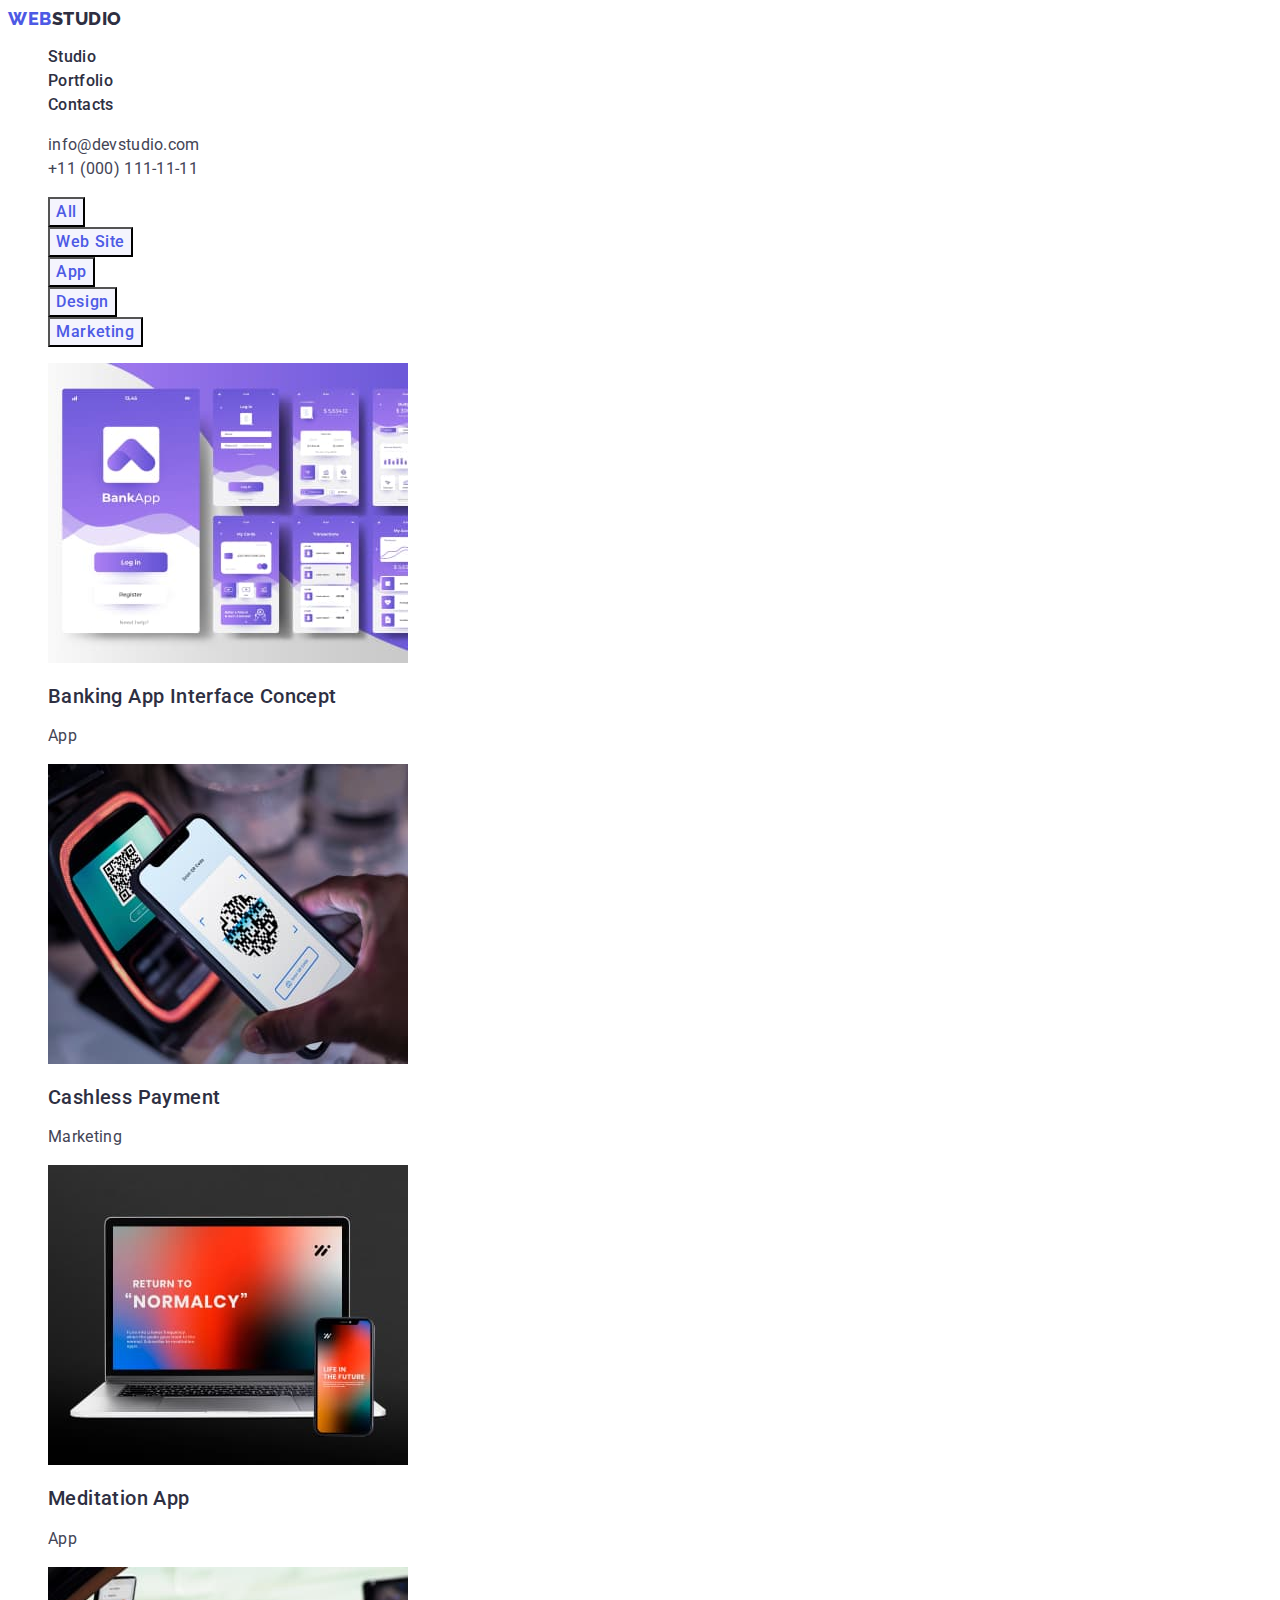
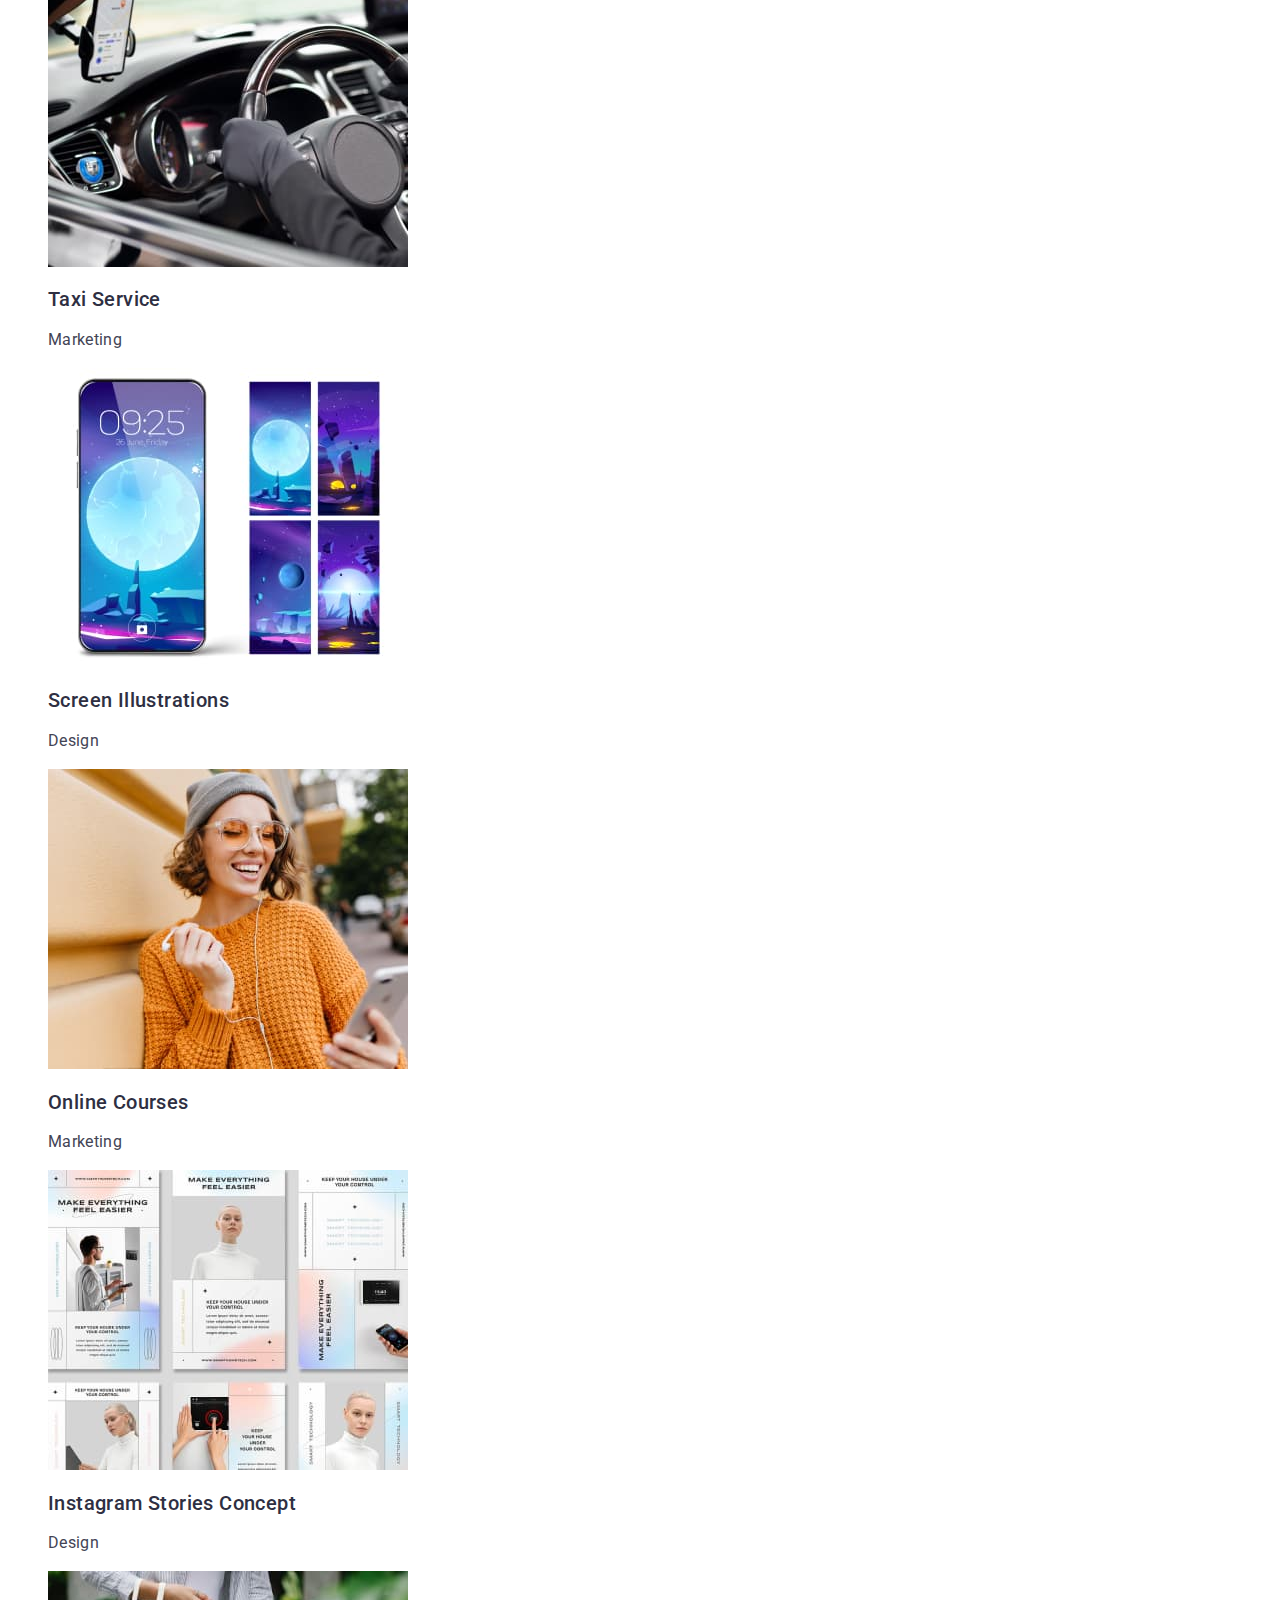
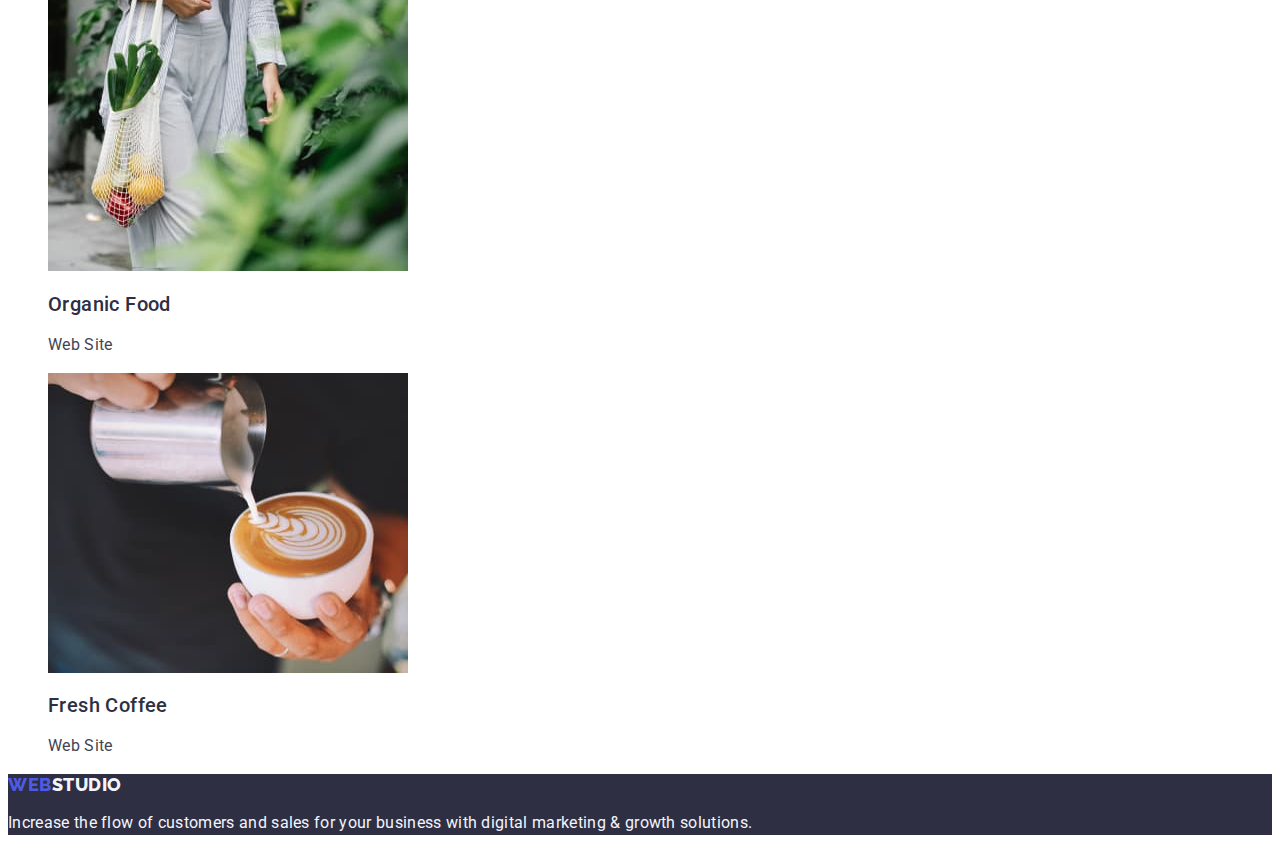
==== portfolio.html @ 94bda8e3 "Initial commit" ====
<!DOCTYPE html>
<html lang="en">
  <head>
    <meta charset="UTF-8" />
    <meta http-equiv="X-UA-Compatible" content="IE=edge" />
    <meta name="viewport" content="width=device-width, initial-scale=1.0" />
    <title>WebStudio Partfolio</title>
    <link rel="preconnect" href="https://fonts.googleapis.com" />
    <link rel="preconnect" href="https://fonts.gstatic.com" crossorigin />
    <link
      href="https://fonts.googleapis.com/css2?family=Raleway:wght@800&family=Roboto:wght@400;500;700;900&display=swap"
      rel="stylesheet"
    />
    <link rel="stylesheet" href="./css/styles.css" />
  </head>
  <body>
    <!-- header -->
    <header>
      <nav class="link">
        <a class="link logo-studio" href="./index.html"
          >Web<span class="logo-web">Studio</span></a
        >
        <ul class="list">
          <li><a href="./index.html" class="nav-link link">Studio</a></li>
          <li>
            <a href="./portfolio.html" class="nav-link link">Portfolio</a>
          </li>
          <li><a href="" class="nav-link link">Contacts</a></li>
        </ul>
      </nav>
      <address class="address">
        <ul class="list">
          <li>
            <a href="mailto:info@devstudio.com" class="link address"
              >info@devstudio.com</a
            >
          </li>
          <li>
            <a href="tel:+110001111111" class="link address"
              >+11 (000) 111-11-11</a
            >
          </li>
        </ul>
      </address>
    </header>
    <!-- main content -->
    <main>
      <section class="section">
        <h1 hidden>Main Content</h1>
        <!-- filter  -->
        <ul class="buttons list">
          <li><button type="button" class="button-all">All</button></li>
          <li><button type="button" class="button-all">Web Site</button></li>
          <li><button type="button" class="button-all">App</button></li>
          <li><button type="button" class="button-all">Design</button></li>
          <li><button type="button" class="button-all">Marketing</button></li>
        </ul>
        <!-- product gallery -->
        <ul class="list">
          <li>
            <a href="" class="link">
              <img
                src="./images/portfolio-img/bankapp.jpg"
                alt="Banking App Interface Concept"
                width="360"
              />
              <h2 class="section-hh">Banking App Interface Concept</h2>
              <p class="section-p">App</p>
            </a>
          </li>
          <li>
            <a href="" class="link">
              <img
                src="./images/portfolio-img/payment.jpg"
                alt="Cashless Payment"
                width="360"
              />
              <h2 class="section-hh">Cashless Payment</h2>
              <p class="section-p">Marketing</p>
            </a>
          </li>
          <li>
            <a href="" class="link">
              <img
                src="./images/portfolio-img/meditationapp.jpg"
                alt="Meditation App"
                width="360"
              />
              <h2 class="section-hh">Meditation App</h2>
              <p class="section-p">App</p>
            </a>
          </li>
          <li>
            <a href="" class="link">
              <img
                src="./images/portfolio-img/taxiservice.jpg"
                alt="Taxi Service"
                width="360"
              />
              <h2 class="section-hh">Taxi Service</h2>
              <p class="section-p">Marketing</p>
            </a>
          </li>
          <li>
            <a href="" class="link">
              <img
                src="./images/portfolio-img/screenillustrations.jpg"
                alt="Screen Illustrations"
                width="360"
              />
              <h2 class="section-hh">Screen Illustrations</h2>
              <p class="section-p">Design</p>
            </a>
          </li>
          <li>
            <a href="" class="link">
              <img
                src="./images/portfolio-img/onlinecourses.jpg"
                alt="Online Courses"
                width="360"
              />
              <h2 class="section-hh">Online Courses</h2>
              <p class="section-p">Marketing</p>
            </a>
          </li>
          <li>
            <a href="" class="link">
              <img
                src="./images/portfolio-img/inststoriesconcept.jpg"
                alt="Instagram Stories Concept"
                width="360"
              />
              <h2 class="section-hh">Instagram Stories Concept</h2>
              <p class="section-p">Design</p>
            </a>
          </li>
          <li>
            <a href="" class="link">
              <img
                src="./images/portfolio-img/organicfood.jpg"
                alt="Organic Food"
                width="360"
              />
              <h2 class="section-hh">Organic Food</h2>
              <p class="section-p">Web Site</p>
            </a>
          </li>
          <li>
            <a href="" class="link">
              <img
                src="./images/portfolio-img/freshcoffee.jpg"
                alt="Fresh Coffee"
                width="360"
              />
              <h2 class="section-hh">Fresh Coffee</h2>
              <p class="section-p">Web Site</p>
            </a>
          </li>
        </ul>
      </section>
    </main>
    <!-- footer -->
    <footer class="footer">
      <a class="logo-studio-footer link" href="./index.html"
        >Web<span class="logo-web">Studio</span>
      </a>
      <p>
        Increase the flow of customers and sales for your business with digital
        marketing & growth solutions.
      </p>
    </footer>
  </body>
</html>
---- css/styles.css ----
/*
 цвет logo WEB  color: #4D5AE5;
 цвет logo STUDIO color: #2E2F42;
 цвет header nav color: #2E2F42; 
 цвет headrer adress color: #434455;
 цвет h1 hero color: #FFFFFF;
 

 цвет background button hero background: #4D5AE5;
 цвет текста в кнопке hero button color: #FFFFFF;
 
 цвет section2 h2 color: #2E2F42;
 цвет section2 p color:  #434455;
 
 цвет всех заголовков h2 color: #2E2F42;

 цвет заголовка h3 section4 color: #2E2F42;

 цвет текста footer p color: #F4F4FD;


 ЦВЕТ ВСЕХ ЗАГОЛОВКОВ   #2E2F42;
 ЦВЕТ P                 #434455;
 ЦВЕТ LOGO WEB SUTDIO    #4D5AE5 + #2E2F42;
 ЦВЕТ H1                 #FFFFFF;
 ЦВЕТ КНОПКИ HERO BUTTON #FFFFFF;
 ЦВЕТ FOOTER>P           #F4F4FD;



 main background background: #E5E5E5;
 backgrond SECTION4 background: #F4F4FD;
 --------------------------------------------

 основной шрифт Roboto
 лого шрифт Raleway
 */

:root {
  --title-text-color: #2e2f42;
  --paragraph-text-color: #434455;

  --logo-first-word-color: #4d5ae5;
  --logo-second-word-color: #2e2f42;

  --hero-word-main-h-color: #ffffff;
  --hero-button-text-color: #ffffff;
  --hero-button-background-color: #4d5ae5;

  --footer-paragraph-text-color: #f4f4fd;

  --main-background-color: #ffffff;
  --light-mode-background-color: #f4f4fd;
  --hero-background-color: #2e2f42;

  --filter-button-color: #4d5ae5;
  --filter-button-background-color: #f4f4fd;

  --active-button-background-color: #404bbf;

  --acctent-hover-color: #404bbf;
}

body {
  color: var(--paragraph-text-color);
  background-color: var(--main-background-color);

  font-family: 'Roboto', sans-serif;
  letter-spacing: 0.02em;
}

/* Logo */
.logo-studio {
  color: var(--logo-first-word-color);

  font-family: 'Raleway', sans-serif;
  font-weight: 800;
  font-size: 18px;
  line-height: 1.17;
  letter-spacing: 0.03em;

  text-transform: uppercase;
}
.logo-studio .logo-web {
  color: var(--logo-second-word-color);
}

.list {
  list-style: none;
  text-decoration: none;
}

/* Nav */

.link {
  list-style: none;
  text-decoration: none;
}

.nav-link {
  color: var(--title-text-color);

  font-weight: 500;
  font-size: 16px;
  line-height: 1.5;

  text-decoration: none;
}
.nav-link:hover,
.nav-link:focus {
  color: var(--acctent-hover-color);
}

/* Address */
.address {
  color: var(--paragraph-text-color);

  font-size: 16px;
  line-height: 1.5;
  letter-spacing: 0.02em;

  text-decoration: none;
  font-style: normal;
}

.address:hover,
.address:focus {
  color: var(--acctent-hover-color);
}

/* hero */
.hero {
  background-color: var(--hero-background-color);

  letter-spacing: 0.02em;
}
.hero-main-h {
  color: var(--hero-word-main-h-color);

  font-weight: 700;
  font-size: 56px;
  line-height: 1.07;
  letter-spacing: 0.02em;

  text-align: center;
}
.hero-button {
  color: var(--hero-button-text-color);
  background-color: var(--hero-button-background-color);

  font-family: inherit;
  font-weight: 500;
  font-size: 16px;
  line-height: 1.5;
  letter-spacing: 0.04em;
  cursor: pointer;
}

.hero button:hover,
.hero button:focus {
  background-color: var(--active-button-background-color);
}

/* section titles */
.section-title {
  color: var(--title-text-color);

  font-weight: 700;
  font-size: 36px;
  line-height: 1.11;
  letter-spacing: 0.02em;

  text-transform: capitalize;
  text-align: center;
}
/* title h2 */
.section-hh {
  color: var(--title-text-color);

  font-weight: 500;
  font-size: 20px;
  line-height: 1.2;
  letter-spacing: 0.02em;
}

.section-title-hhh {
  color: var(--title-text-color);

  font-weight: 500;
  font-size: 20px;
  line-height: 1.2;
  letter-spacing: 0.02em;
}
.section-p {
  color: var(--paragraph-text-color);

  line-height: 1.5;
}

/* background section 3 */
.our-team {
  background-color: var(--light-mode-background-color);
}

/* background section 4 */
.team {
  background-color: var(--main-background-color);
}
/* footer */
.footer {
  background-color: var(--hero-background-color);
}
.footer p {
  color: var(--footer-paragraph-text-color);

  font-size: 16px;
  line-height: 1.5;
}

.logo-studio-footer {
  color: var(--logo-first-word-color);

  font-family: 'Raleway', sans-serif;
  font-weight: 800;
  font-size: 18px;
  line-height: 1.17;
  letter-spacing: 0.03em;

  text-transform: uppercase;
  text-decoration: none;
}
.logo-web {
  color: var(--footer-paragraph-text-color);
}

/* portfolio.html */
/* buttons */
.buttons button {
  color: var(--filter-button-color);
  background-color: var(--filter-button-background-color);

  font-family: inherit;
  font-weight: 500;
  font-size: 16px;
  line-height: 1.5;
  letter-spacing: 0.04em;

  cursor: pointer;
}

.buttons button:hover,
.buttons button:focus {
  color: var(--hero-button-text-color);
  background-color: var(--active-button-background-color);
}
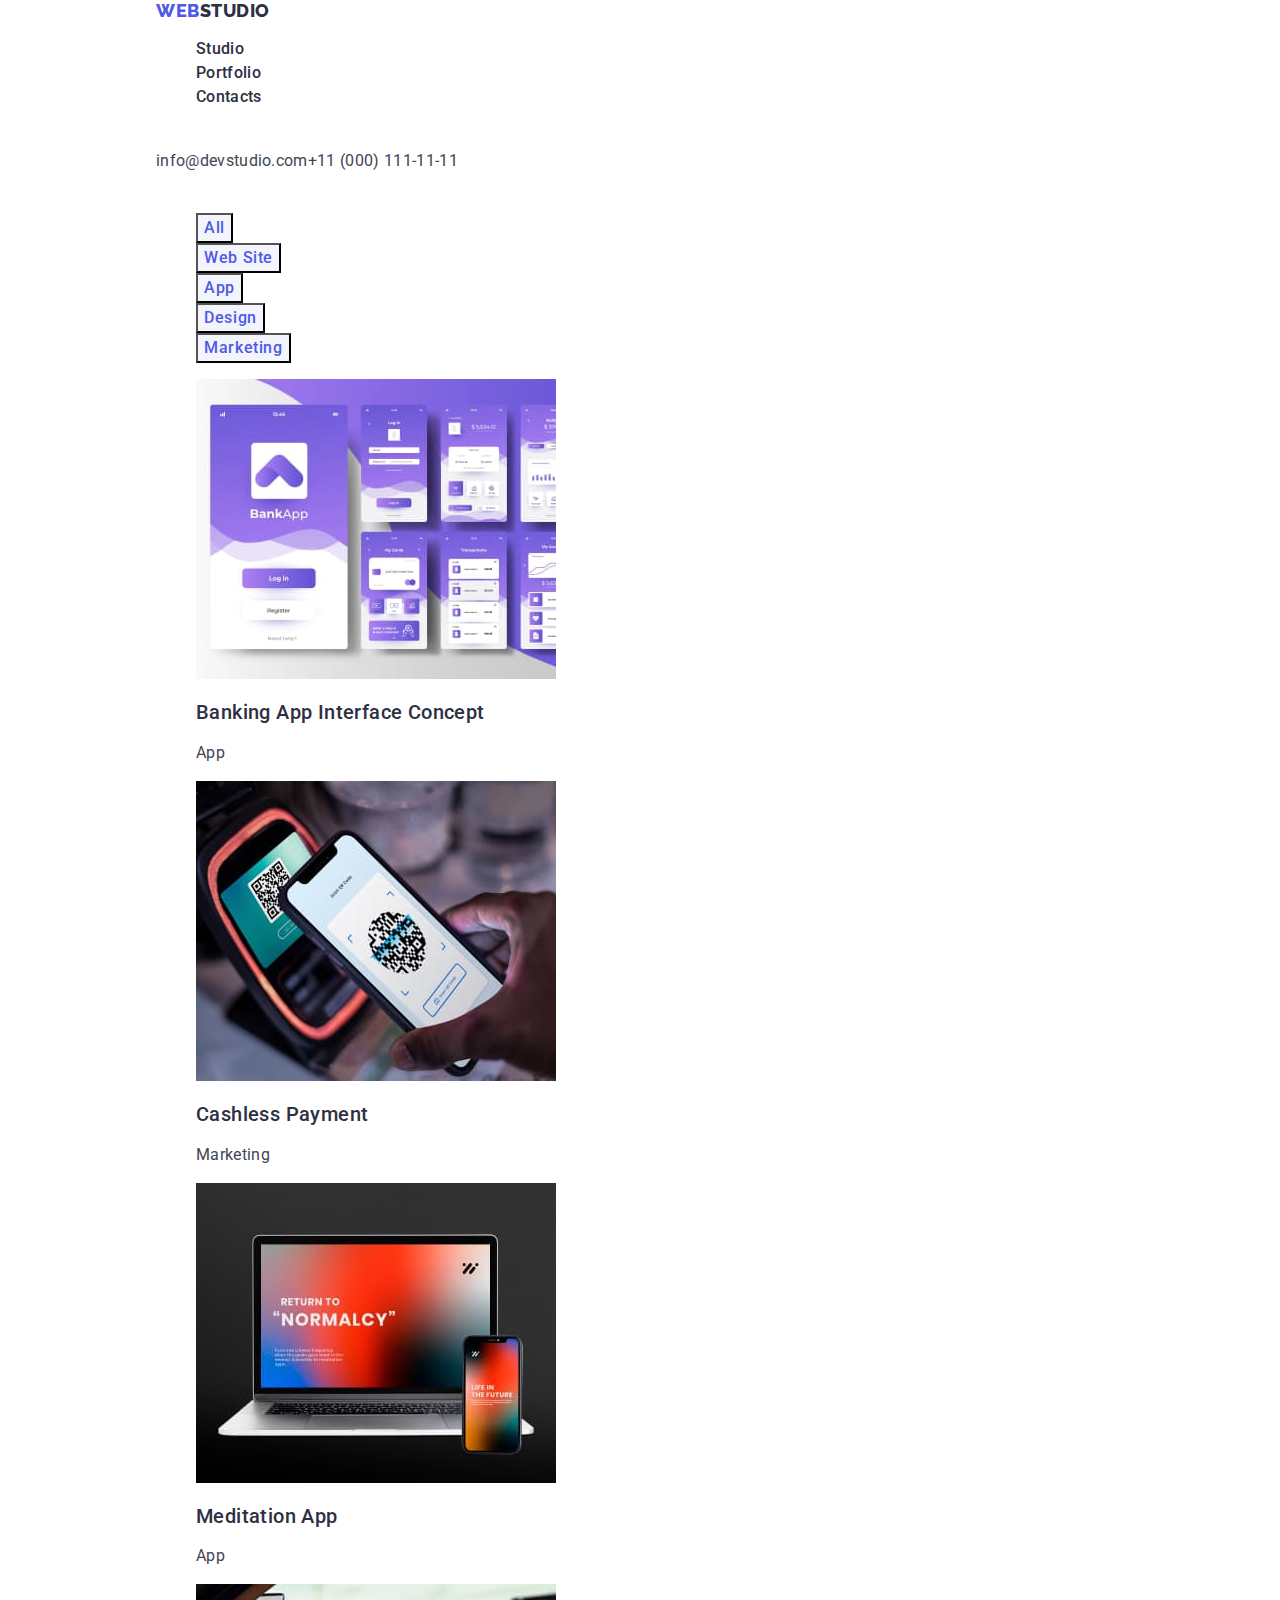
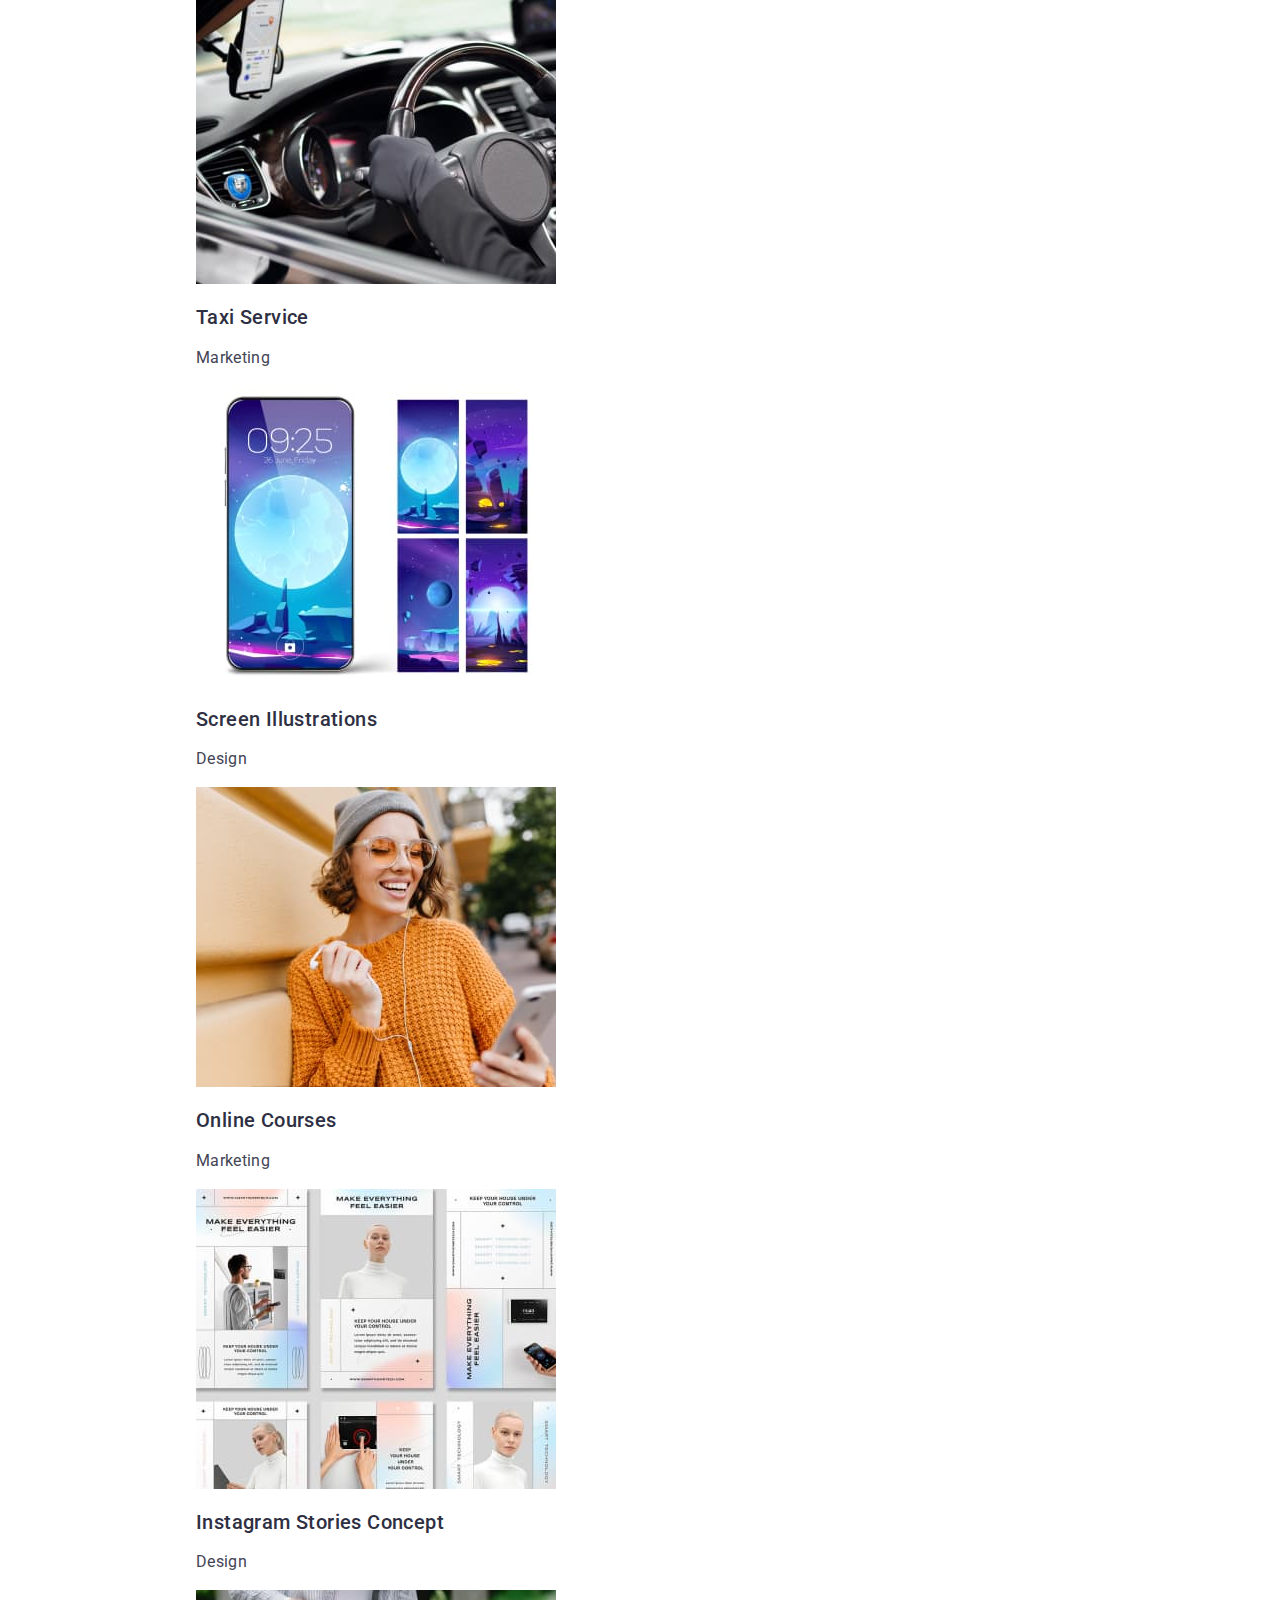
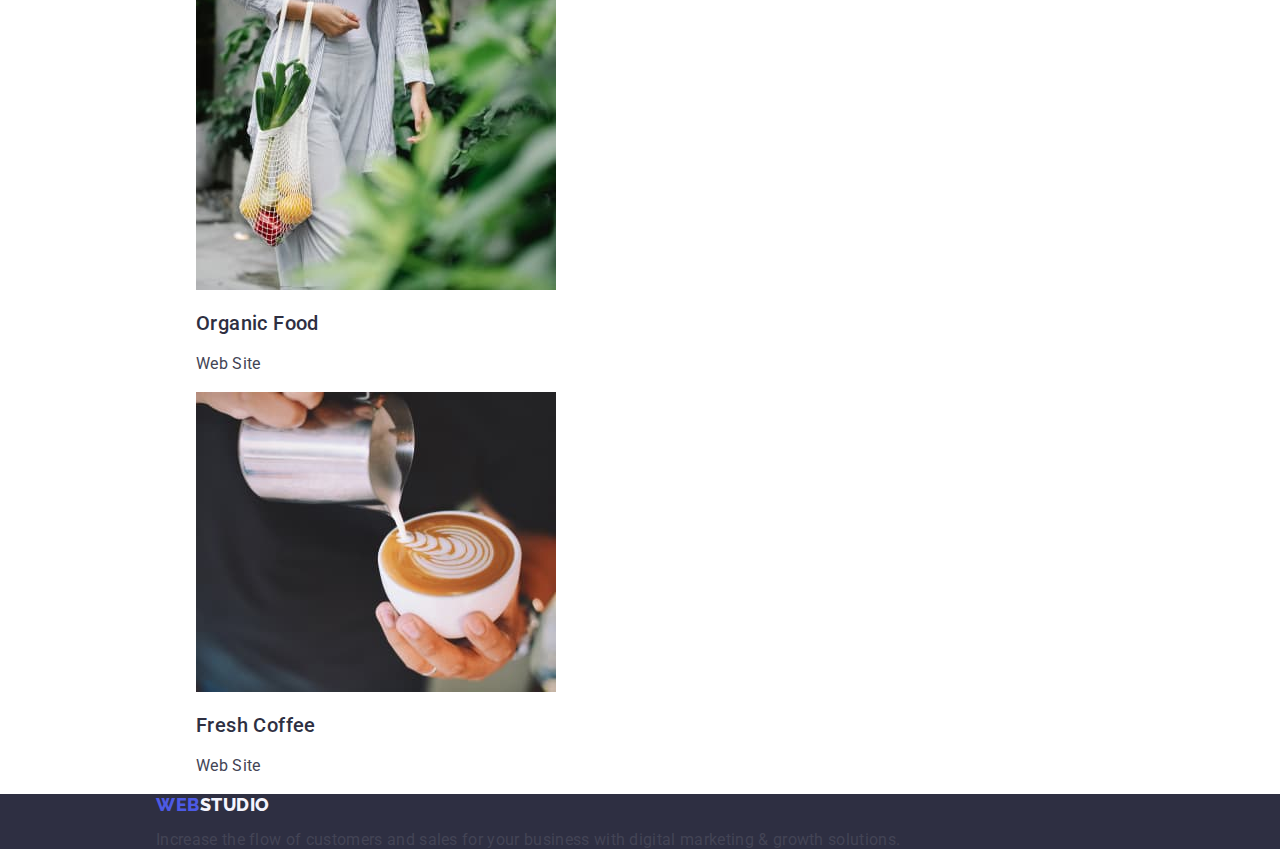
==== commit 33946a5a: "added full flex for index.html" ====
--- a/portfolio.html
+++ b/portfolio.html
@@ -5,6 +5,10 @@
     <meta http-equiv="X-UA-Compatible" content="IE=edge" />
     <meta name="viewport" content="width=device-width, initial-scale=1.0" />
     <title>WebStudio Partfolio</title>
+    <link
+      rel="stylesheet"
+      href="https://cdnjs.cloudflare.com/ajax/libs/modern-normalize/1.0.0/modern-normalize.min.css"
+    />
     <link rel="preconnect" href="https://fonts.googleapis.com" />
     <link rel="preconnect" href="https://fonts.gstatic.com" crossorigin />
     <link
@@ -16,158 +20,164 @@
   <body>
     <!-- header -->
     <header>
-      <nav class="link">
-        <a class="link logo-studio" href="./index.html"
-          >Web<span class="logo-web">Studio</span></a
-        >
-        <ul class="list">
-          <li><a href="./index.html" class="nav-link link">Studio</a></li>
-          <li>
-            <a href="./portfolio.html" class="nav-link link">Portfolio</a>
-          </li>
-          <li><a href="" class="nav-link link">Contacts</a></li>
-        </ul>
-      </nav>
-      <address class="address">
-        <ul class="list">
-          <li>
-            <a href="mailto:info@devstudio.com" class="link address"
-              >info@devstudio.com</a
-            >
-          </li>
-          <li>
-            <a href="tel:+110001111111" class="link address"
-              >+11 (000) 111-11-11</a
-            >
-          </li>
-        </ul>
-      </address>
+      <div class="container">
+        <nav class="link">
+          <a class="link logo-studio" href="./index.html"
+            >Web<span class="logo-web">Studio</span></a
+          >
+          <ul class="list">
+            <li><a href="./index.html" class="nav-link link">Studio</a></li>
+            <li>
+              <a href="./portfolio.html" class="nav-link link">Portfolio</a>
+            </li>
+            <li><a href="" class="nav-link link">Contacts</a></li>
+          </ul>
+        </nav>
+        <address class="address">
+          <ul class="list">
+            <li>
+              <a href="mailto:info@devstudio.com" class="link address"
+                >info@devstudio.com</a
+              >
+            </li>
+            <li>
+              <a href="tel:+110001111111" class="link address"
+                >+11 (000) 111-11-11</a
+              >
+            </li>
+          </ul>
+        </address>
+      </div>
     </header>
     <!-- main content -->
     <main>
-      <section class="section">
-        <h1 hidden>Main Content</h1>
-        <!-- filter  -->
-        <ul class="buttons list">
-          <li><button type="button" class="button-all">All</button></li>
-          <li><button type="button" class="button-all">Web Site</button></li>
-          <li><button type="button" class="button-all">App</button></li>
-          <li><button type="button" class="button-all">Design</button></li>
-          <li><button type="button" class="button-all">Marketing</button></li>
-        </ul>
-        <!-- product gallery -->
-        <ul class="list">
-          <li>
-            <a href="" class="link">
-              <img
-                src="./images/portfolio-img/bankapp.jpg"
-                alt="Banking App Interface Concept"
-                width="360"
-              />
-              <h2 class="section-hh">Banking App Interface Concept</h2>
-              <p class="section-p">App</p>
-            </a>
-          </li>
-          <li>
-            <a href="" class="link">
-              <img
-                src="./images/portfolio-img/payment.jpg"
-                alt="Cashless Payment"
-                width="360"
-              />
-              <h2 class="section-hh">Cashless Payment</h2>
-              <p class="section-p">Marketing</p>
-            </a>
-          </li>
-          <li>
-            <a href="" class="link">
-              <img
-                src="./images/portfolio-img/meditationapp.jpg"
-                alt="Meditation App"
-                width="360"
-              />
-              <h2 class="section-hh">Meditation App</h2>
-              <p class="section-p">App</p>
-            </a>
-          </li>
-          <li>
-            <a href="" class="link">
-              <img
-                src="./images/portfolio-img/taxiservice.jpg"
-                alt="Taxi Service"
-                width="360"
-              />
-              <h2 class="section-hh">Taxi Service</h2>
-              <p class="section-p">Marketing</p>
-            </a>
-          </li>
-          <li>
-            <a href="" class="link">
-              <img
-                src="./images/portfolio-img/screenillustrations.jpg"
-                alt="Screen Illustrations"
-                width="360"
-              />
-              <h2 class="section-hh">Screen Illustrations</h2>
-              <p class="section-p">Design</p>
-            </a>
-          </li>
-          <li>
-            <a href="" class="link">
-              <img
-                src="./images/portfolio-img/onlinecourses.jpg"
-                alt="Online Courses"
-                width="360"
-              />
-              <h2 class="section-hh">Online Courses</h2>
-              <p class="section-p">Marketing</p>
-            </a>
-          </li>
-          <li>
-            <a href="" class="link">
-              <img
-                src="./images/portfolio-img/inststoriesconcept.jpg"
-                alt="Instagram Stories Concept"
-                width="360"
-              />
-              <h2 class="section-hh">Instagram Stories Concept</h2>
-              <p class="section-p">Design</p>
-            </a>
-          </li>
-          <li>
-            <a href="" class="link">
-              <img
-                src="./images/portfolio-img/organicfood.jpg"
-                alt="Organic Food"
-                width="360"
-              />
-              <h2 class="section-hh">Organic Food</h2>
-              <p class="section-p">Web Site</p>
-            </a>
-          </li>
-          <li>
-            <a href="" class="link">
-              <img
-                src="./images/portfolio-img/freshcoffee.jpg"
-                alt="Fresh Coffee"
-                width="360"
-              />
-              <h2 class="section-hh">Fresh Coffee</h2>
-              <p class="section-p">Web Site</p>
-            </a>
-          </li>
-        </ul>
-      </section>
+      <div class="container">
+        <section class="section">
+          <h1 hidden>Main Content</h1>
+          <!-- filter  -->
+          <ul class="buttons list">
+            <li><button type="button" class="button-all">All</button></li>
+            <li><button type="button" class="button-all">Web Site</button></li>
+            <li><button type="button" class="button-all">App</button></li>
+            <li><button type="button" class="button-all">Design</button></li>
+            <li><button type="button" class="button-all">Marketing</button></li>
+          </ul>
+          <!-- product gallery -->
+          <ul class="list">
+            <li>
+              <a href="" class="link">
+                <img
+                  src="./images/portfolio-img/bankapp.jpg"
+                  alt="Banking App Interface Concept"
+                  width="360"
+                />
+                <h2 class="section-hh">Banking App Interface Concept</h2>
+                <p class="section-p">App</p>
+              </a>
+            </li>
+            <li>
+              <a href="" class="link">
+                <img
+                  src="./images/portfolio-img/payment.jpg"
+                  alt="Cashless Payment"
+                  width="360"
+                />
+                <h2 class="section-hh">Cashless Payment</h2>
+                <p class="section-p">Marketing</p>
+              </a>
+            </li>
+            <li>
+              <a href="" class="link">
+                <img
+                  src="./images/portfolio-img/meditationapp.jpg"
+                  alt="Meditation App"
+                  width="360"
+                />
+                <h2 class="section-hh">Meditation App</h2>
+                <p class="section-p">App</p>
+              </a>
+            </li>
+            <li>
+              <a href="" class="link">
+                <img
+                  src="./images/portfolio-img/taxiservice.jpg"
+                  alt="Taxi Service"
+                  width="360"
+                />
+                <h2 class="section-hh">Taxi Service</h2>
+                <p class="section-p">Marketing</p>
+              </a>
+            </li>
+            <li>
+              <a href="" class="link">
+                <img
+                  src="./images/portfolio-img/screenillustrations.jpg"
+                  alt="Screen Illustrations"
+                  width="360"
+                />
+                <h2 class="section-hh">Screen Illustrations</h2>
+                <p class="section-p">Design</p>
+              </a>
+            </li>
+            <li>
+              <a href="" class="link">
+                <img
+                  src="./images/portfolio-img/onlinecourses.jpg"
+                  alt="Online Courses"
+                  width="360"
+                />
+                <h2 class="section-hh">Online Courses</h2>
+                <p class="section-p">Marketing</p>
+              </a>
+            </li>
+            <li>
+              <a href="" class="link">
+                <img
+                  src="./images/portfolio-img/inststoriesconcept.jpg"
+                  alt="Instagram Stories Concept"
+                  width="360"
+                />
+                <h2 class="section-hh">Instagram Stories Concept</h2>
+                <p class="section-p">Design</p>
+              </a>
+            </li>
+            <li>
+              <a href="" class="link">
+                <img
+                  src="./images/portfolio-img/organicfood.jpg"
+                  alt="Organic Food"
+                  width="360"
+                />
+                <h2 class="section-hh">Organic Food</h2>
+                <p class="section-p">Web Site</p>
+              </a>
+            </li>
+            <li>
+              <a href="" class="link">
+                <img
+                  src="./images/portfolio-img/freshcoffee.jpg"
+                  alt="Fresh Coffee"
+                  width="360"
+                />
+                <h2 class="section-hh">Fresh Coffee</h2>
+                <p class="section-p">Web Site</p>
+              </a>
+            </li>
+          </ul>
+        </section>
+      </div>
     </main>
     <!-- footer -->
     <footer class="footer">
-      <a class="logo-studio-footer link" href="./index.html"
-        >Web<span class="logo-web">Studio</span>
-      </a>
-      <p>
-        Increase the flow of customers and sales for your business with digital
-        marketing & growth solutions.
-      </p>
+      <div class="container">
+        <a class="logo-studio-footer link" href="./index.html"
+          >Web<span class="logo-web">Studio</span>
+        </a>
+        <p>
+          Increase the flow of customers and sales for your business with
+          digital marketing & growth solutions.
+        </p>
+      </div>
     </footer>
   </body>
 </html>
--- a/css/styles.css
+++ b/css/styles.css
@@ -69,7 +69,37 @@
   letter-spacing: 0.02em;
 }
 
+.link {
+  list-style: none;
+  text-decoration: none;
+}
+
+.list {
+  list-style: none;
+  text-decoration: none;
+}
+
+/* POSITIONS ELEMNTS */
+
+.container {
+  width: 1440px;
+  margin-left: auto;
+  margin-right: auto;
+  padding-left: 156px;
+  padding-right: 156px;
+}
+
+.header .container {
+  display: flex;
+  justify-content: space-between;
+}
+
 /* Logo */
+
+.logo {
+  display: flex;
+}
+
 .logo-studio {
   color: var(--logo-first-word-color);
 
@@ -85,33 +115,71 @@
   color: var(--logo-second-word-color);
 }
 
-.list {
-  list-style: none;
-  text-decoration: none;
-}
-
-/* Nav */
-
-.link {
+/* NAV */
+.navigation {
+  display: flex;
+  padding: 0;
+  align-items: center;
+}
+
+.navigation .list {
+  display: flex;
+  margin-left: 76px;
+  padding-left: 0;
+  padding-right: 0;
+  padding-top: 8px;
+  padding-bottom: 8px;
+}
+
+.navigation .list-item {
+  margin-right: 40px;
+}
+
+.navigation .list-item:last-child {
+  margin-right: 0px;
+}
+
+.navigation .link {
   list-style: none;
   text-decoration: none;
 }
 
 .nav-link {
   color: var(--title-text-color);
-
   font-weight: 500;
   font-size: 16px;
   line-height: 1.5;
 
   text-decoration: none;
 }
+
 .nav-link:hover,
 .nav-link:focus {
   color: var(--acctent-hover-color);
 }
 
 /* Address */
+
+.address {
+  display: flex;
+}
+
+.address .list {
+  display: flex;
+  padding-left: 0;
+  padding-right: 0;
+  padding-top: 8px;
+  padding-bottom: 8px;
+}
+
+.address .address-item {
+  margin-right: 40px;
+}
+
+.address .address-item:last-child {
+  margin-right: 0px;
+}
+
 .address {
   color: var(--paragraph-text-color);
 
@@ -129,22 +197,39 @@
 }
 
 /* hero */
+
+.hero .container {
+  background-color: var(--hero-background-color);
+}
+
 .hero {
-  background-color: var(--hero-background-color);
-
-  letter-spacing: 0.02em;
-}
+  letter-spacing: 0.02em;
+  text-align: center;
+  margin-bottom: 120px;
+}
+
 .hero-main-h {
+  width: 496px;
+  margin-left: auto;
+  margin-right: auto;
+  margin-top: 0px;
+  margin-bottom: 48px;
+  padding-top: 188px;
+
   color: var(--hero-word-main-h-color);
-
   font-weight: 700;
   font-size: 56px;
   line-height: 1.07;
   letter-spacing: 0.02em;
-
-  text-align: center;
-}
+}
+
 .hero-button {
+  display: inline-block;
+  padding: 16px 32px;
+  border: 0px;
+  border-radius: 3px;
+  margin-bottom: 188px;
+
   color: var(--hero-button-text-color);
   background-color: var(--hero-button-background-color);
 
@@ -162,6 +247,30 @@
 }
 
 /* section titles */
+
+.benefits {
+  margin-bottom: 120px;
+}
+
+.benefits .list {
+  padding: 0;
+  margin: 0;
+}
+
+.ben-flex .list {
+  display: flex;
+  flex-wrap: wrap;
+}
+
+.benefits .section-list {
+  width: 264px;
+  margin-right: 24px;
+}
+
+.benefits .section-list:last-child {
+  margin-right: 0;
+}
+
 .section-title {
   color: var(--title-text-color);
 
@@ -173,6 +282,7 @@
   text-transform: capitalize;
   text-align: center;
 }
+
 /* title h2 */
 .section-hh {
   color: var(--title-text-color);
@@ -197,9 +307,69 @@
   line-height: 1.5;
 }
 
-/* background section 3 */
-.our-team {
+/* section 3 what are we doing */
+
+.doing {
+  margin-bottom: 120px;
+}
+
+.doing .section-title {
+  margin-top: 0;
+  margin-bottom: 72px;
+}
+
+.doing .list {
+  display: flex;
+  flex-wrap: wrap;
+  padding: 0;
+}
+
+.doing .section-list {
+  margin-right: 24px;
+}
+
+.doing .section-list:last-child {
+  margin-right: 0;
+}
+/* our team section 4 */
+
+.our-team .container {
   background-color: var(--light-mode-background-color);
+  padding-top: 120px;
+  padding-bottom: 120px;
+}
+
+.our-team .section-title {
+  margin-top: 0;
+  margin-bottom: 72px;
+}
+
+.our-team .list {
+  display: flex;
+  flex-wrap: wrap;
+  padding: 0;
+
+  margin: 0;
+}
+
+.our-team .team {
+  margin-right: 24px;
+}
+
+.our-team .team:last-child {
+  margin-right: 0;
+}
+
+.our-team .section-title-hhh {
+  margin-top: 32px;
+  margin-bottom: 0;
+  text-align: center;
+}
+
+.our-team .section-p {
+  margin-top: 8px;
+  margin-bottom: 32px;
+  text-align: center;
 }
 
 /* background section 4 */
@@ -207,19 +377,27 @@
   background-color: var(--main-background-color);
 }
 /* footer */
-.footer {
+
+.footer .container {
   background-color: var(--hero-background-color);
 }
-.footer p {
+
+.footer-logo {
+  padding-top: 100px;
+  margin-bottom: 16px;
+}
+
+.footer-text {
   color: var(--footer-paragraph-text-color);
-
+  width: 264px;
+  margin-top: 0px;
+  padding-bottom: 100px;
   font-size: 16px;
   line-height: 1.5;
 }
 
 .logo-studio-footer {
   color: var(--logo-first-word-color);
-
   font-family: 'Raleway', sans-serif;
   font-weight: 800;
   font-size: 18px;
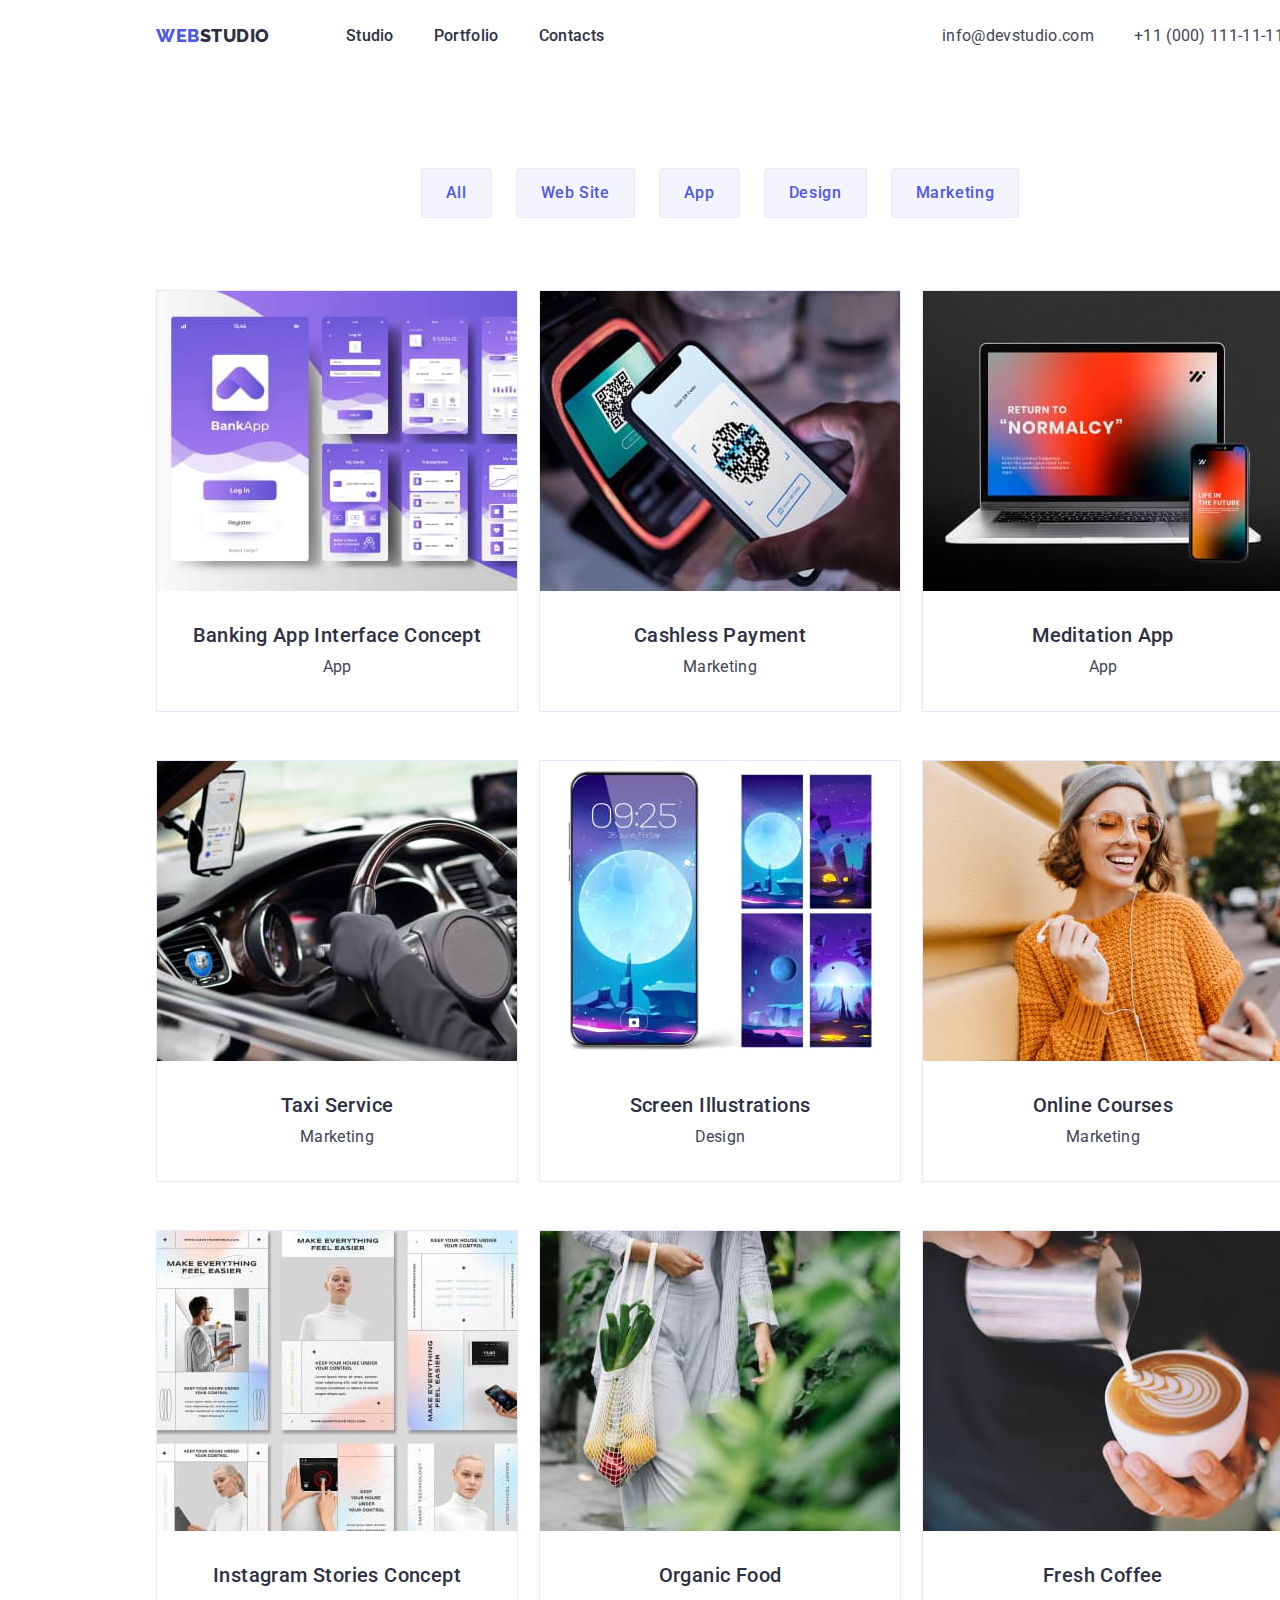
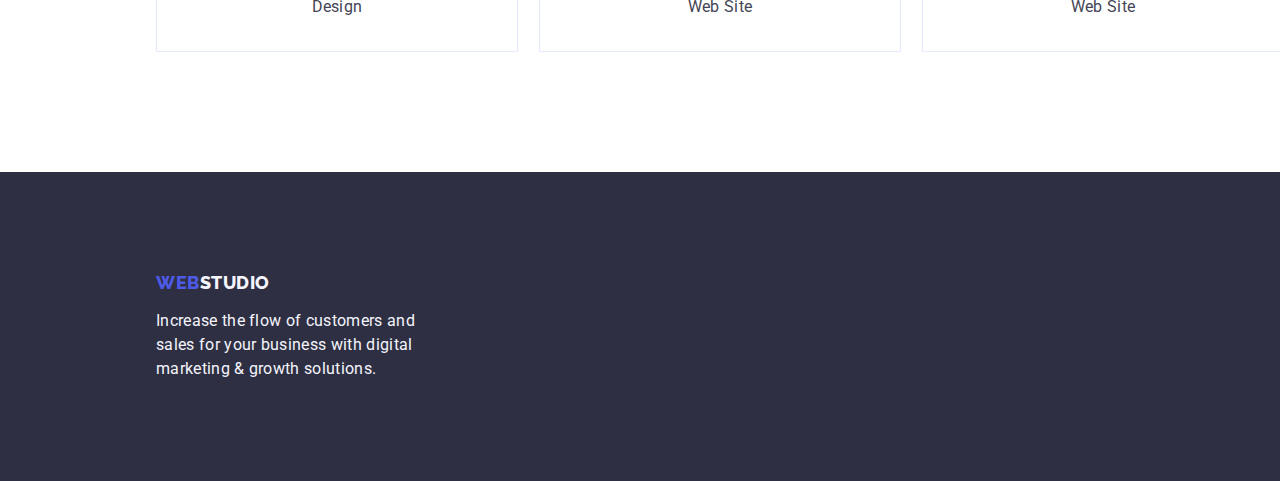
==== commit bbb2d82f: "added full flex for portfolio.html" ====
--- a/portfolio.html
+++ b/portfolio.html
@@ -19,28 +19,32 @@
   </head>
   <body>
     <!-- header -->
-    <header>
+    <header class="header">
       <div class="container">
-        <nav class="link">
+        <nav class="navigation link">
           <a class="link logo-studio" href="./index.html"
             >Web<span class="logo-web">Studio</span></a
           >
           <ul class="list">
-            <li><a href="./index.html" class="nav-link link">Studio</a></li>
-            <li>
+            <li class="list-item">
+              <a href="./index.html" class="nav-link link">Studio</a>
+            </li>
+            <li class="list-item">
               <a href="./portfolio.html" class="nav-link link">Portfolio</a>
             </li>
-            <li><a href="" class="nav-link link">Contacts</a></li>
+            <li class="list-item">
+              <a href="" class="nav-link link">Contacts</a>
+            </li>
           </ul>
         </nav>
         <address class="address">
           <ul class="list">
-            <li>
+            <li class="address-item">
               <a href="mailto:info@devstudio.com" class="link address"
                 >info@devstudio.com</a
               >
             </li>
-            <li>
+            <li class="address-item">
               <a href="tel:+110001111111" class="link address"
                 >+11 (000) 111-11-11</a
               >
@@ -51,8 +55,8 @@
     </header>
     <!-- main content -->
     <main>
-      <div class="container">
-        <section class="section">
+      <section class="section">
+        <div class="container filter">
           <h1 hidden>Main Content</h1>
           <!-- filter  -->
           <ul class="buttons list">
@@ -60,13 +64,20 @@
             <li><button type="button" class="button-all">Web Site</button></li>
             <li><button type="button" class="button-all">App</button></li>
             <li><button type="button" class="button-all">Design</button></li>
-            <li><button type="button" class="button-all">Marketing</button></li>
-          </ul>
-          <!-- product gallery -->
+            <li>
+              <button type="button" class="button-all bad-button">
+                Marketing
+              </button>
+            </li>
+          </ul>
+        </div>
+        <!-- product gallery -->
+        <div class="container gallery">
           <ul class="list">
-            <li>
-              <a href="" class="link">
-                <img
+            <li class="item">
+              <a href="" class="link">
+                <img
+                  class="image"
                   src="./images/portfolio-img/bankapp.jpg"
                   alt="Banking App Interface Concept"
                   width="360"
@@ -75,9 +86,10 @@
                 <p class="section-p">App</p>
               </a>
             </li>
-            <li>
-              <a href="" class="link">
-                <img
+            <li class="item">
+              <a href="" class="link">
+                <img
+                  class="image"
                   src="./images/portfolio-img/payment.jpg"
                   alt="Cashless Payment"
                   width="360"
@@ -86,9 +98,10 @@
                 <p class="section-p">Marketing</p>
               </a>
             </li>
-            <li>
-              <a href="" class="link">
-                <img
+            <li class="item">
+              <a href="" class="link">
+                <img
+                  class="image"
                   src="./images/portfolio-img/meditationapp.jpg"
                   alt="Meditation App"
                   width="360"
@@ -97,9 +110,10 @@
                 <p class="section-p">App</p>
               </a>
             </li>
-            <li>
-              <a href="" class="link">
-                <img
+            <li class="item">
+              <a href="" class="link">
+                <img
+                  class="image"
                   src="./images/portfolio-img/taxiservice.jpg"
                   alt="Taxi Service"
                   width="360"
@@ -108,9 +122,10 @@
                 <p class="section-p">Marketing</p>
               </a>
             </li>
-            <li>
-              <a href="" class="link">
-                <img
+            <li class="item">
+              <a href="" class="link">
+                <img
+                  class="image"
                   src="./images/portfolio-img/screenillustrations.jpg"
                   alt="Screen Illustrations"
                   width="360"
@@ -119,9 +134,10 @@
                 <p class="section-p">Design</p>
               </a>
             </li>
-            <li>
-              <a href="" class="link">
-                <img
+            <li class="item">
+              <a href="" class="link">
+                <img
+                  class="image"
                   src="./images/portfolio-img/onlinecourses.jpg"
                   alt="Online Courses"
                   width="360"
@@ -130,9 +146,10 @@
                 <p class="section-p">Marketing</p>
               </a>
             </li>
-            <li>
-              <a href="" class="link">
-                <img
+            <li class="item">
+              <a href="" class="link">
+                <img
+                  class="image"
                   src="./images/portfolio-img/inststoriesconcept.jpg"
                   alt="Instagram Stories Concept"
                   width="360"
@@ -141,9 +158,10 @@
                 <p class="section-p">Design</p>
               </a>
             </li>
-            <li>
-              <a href="" class="link">
-                <img
+            <li class="item">
+              <a href="" class="link">
+                <img
+                  class="image"
                   src="./images/portfolio-img/organicfood.jpg"
                   alt="Organic Food"
                   width="360"
@@ -152,9 +170,10 @@
                 <p class="section-p">Web Site</p>
               </a>
             </li>
-            <li>
-              <a href="" class="link">
-                <img
+            <li class="item">
+              <a href="" class="link">
+                <img
+                  class="image"
                   src="./images/portfolio-img/freshcoffee.jpg"
                   alt="Fresh Coffee"
                   width="360"
@@ -164,16 +183,18 @@
               </a>
             </li>
           </ul>
-        </section>
-      </div>
+        </div>
+      </section>
     </main>
     <!-- footer -->
     <footer class="footer">
       <div class="container">
-        <a class="logo-studio-footer link" href="./index.html"
-          >Web<span class="logo-web">Studio</span>
-        </a>
-        <p>
+        <div class="footer-logo">
+          <a class="logo-studio-footer link" href="./index.html"
+            >Web<span class="logo-web">Studio</span>
+          </a>
+        </div>
+        <p class="footer-text">
           Increase the flow of customers and sales for your business with
           digital marketing & growth solutions.
         </p>
--- a/css/styles.css
+++ b/css/styles.css
@@ -205,7 +205,6 @@
 .hero {
   letter-spacing: 0.02em;
   text-align: center;
-  margin-bottom: 120px;
 }
 
 .hero-main-h {
@@ -248,8 +247,18 @@
 
 /* section titles */
 
+.benefits .section-title-hhh {
+  margin-top: 0;
+  margin-bottom: 8px;
+}
+
+.benefits .section-p {
+  margin: 0;
+}
+
 .benefits {
-  margin-bottom: 120px;
+  padding-top: 120px;
+  padding-bottom: 120px;
 }
 
 .benefits .list {
@@ -310,7 +319,7 @@
 /* section 3 what are we doing */
 
 .doing {
-  margin-bottom: 120px;
+  padding-bottom: 120px;
 }
 
 .doing .section-title {
@@ -322,6 +331,7 @@
   display: flex;
   flex-wrap: wrap;
   padding: 0;
+  margin: 0;
 }
 
 .doing .section-list {
@@ -348,7 +358,6 @@
   display: flex;
   flex-wrap: wrap;
   padding: 0;
-
   margin: 0;
 }
 
@@ -361,14 +370,16 @@
 }
 
 .our-team .section-title-hhh {
-  margin-top: 32px;
+  padding-top: 32px;
+  margin-top: 0;
+  margin-bottom: 8px;
+  text-align: center;
+}
+
+.our-team .section-p {
+  margin-top: 0;
   margin-bottom: 0;
-  text-align: center;
-}
-
-.our-team .section-p {
-  margin-top: 8px;
-  margin-bottom: 32px;
+  padding-bottom: 32px;
   text-align: center;
 }
 
@@ -394,6 +405,7 @@
   padding-bottom: 100px;
   font-size: 16px;
   line-height: 1.5;
+  margin-bottom: 0;
 }
 
 .logo-studio-footer {
@@ -413,10 +425,34 @@
 
 /* portfolio.html */
 /* buttons */
-.buttons button {
+
+.filter .buttons {
+  margin: 0;
+}
+
+.button-all {
+  margin-right: 24px;
+}
+
+.buttons .bad-button {
+  margin-right: 0;
+}
+
+.buttons {
+  padding-top: 96px;
+  padding-left: 0;
+  display: flex;
+  justify-content: center;
+}
+
+.buttons .button-all {
+  padding: 12px 24px;
+
+  border: 1px solid #e7e9fc;
+  border-radius: 4px;
+
   color: var(--filter-button-color);
   background-color: var(--filter-button-background-color);
-
   font-family: inherit;
   font-weight: 500;
   font-size: 16px;
@@ -426,8 +462,52 @@
   cursor: pointer;
 }
 
-.buttons button:hover,
-.buttons button:focus {
+.buttons .button-all:hover,
+.buttons .button-all:focus {
   color: var(--hero-button-text-color);
   background-color: var(--active-button-background-color);
-}
+  border: 1px solid var(--active-button-background-color);
+}
+
+/* GALLERY */
+
+.gallery .list {
+  margin: 0;
+  padding-left: 0;
+  padding-right: 0;
+  padding-top: 72px;
+  padding-bottom: 120px;
+  display: flex;
+  flex-wrap: wrap;
+}
+
+.gallery .item {
+  margin-right: 21px;
+  margin-bottom: 48px;
+  border: 1px solid #e7e9fc;
+}
+
+.gallery .item:nth-child(3n) {
+  margin-right: 0;
+}
+
+.gallery .item:nth-last-child(-n + 3) {
+  margin-bottom: 0;
+}
+
+.gallery .section-hh {
+  text-align: center;
+  margin-top: 0;
+  margin-bottom: 8px;
+  padding-top: 32px;
+}
+
+.gallery .section-p {
+  text-align: center;
+  margin: 0;
+  padding-bottom: 32px;
+}
+
+.image {
+  display: block;
+}
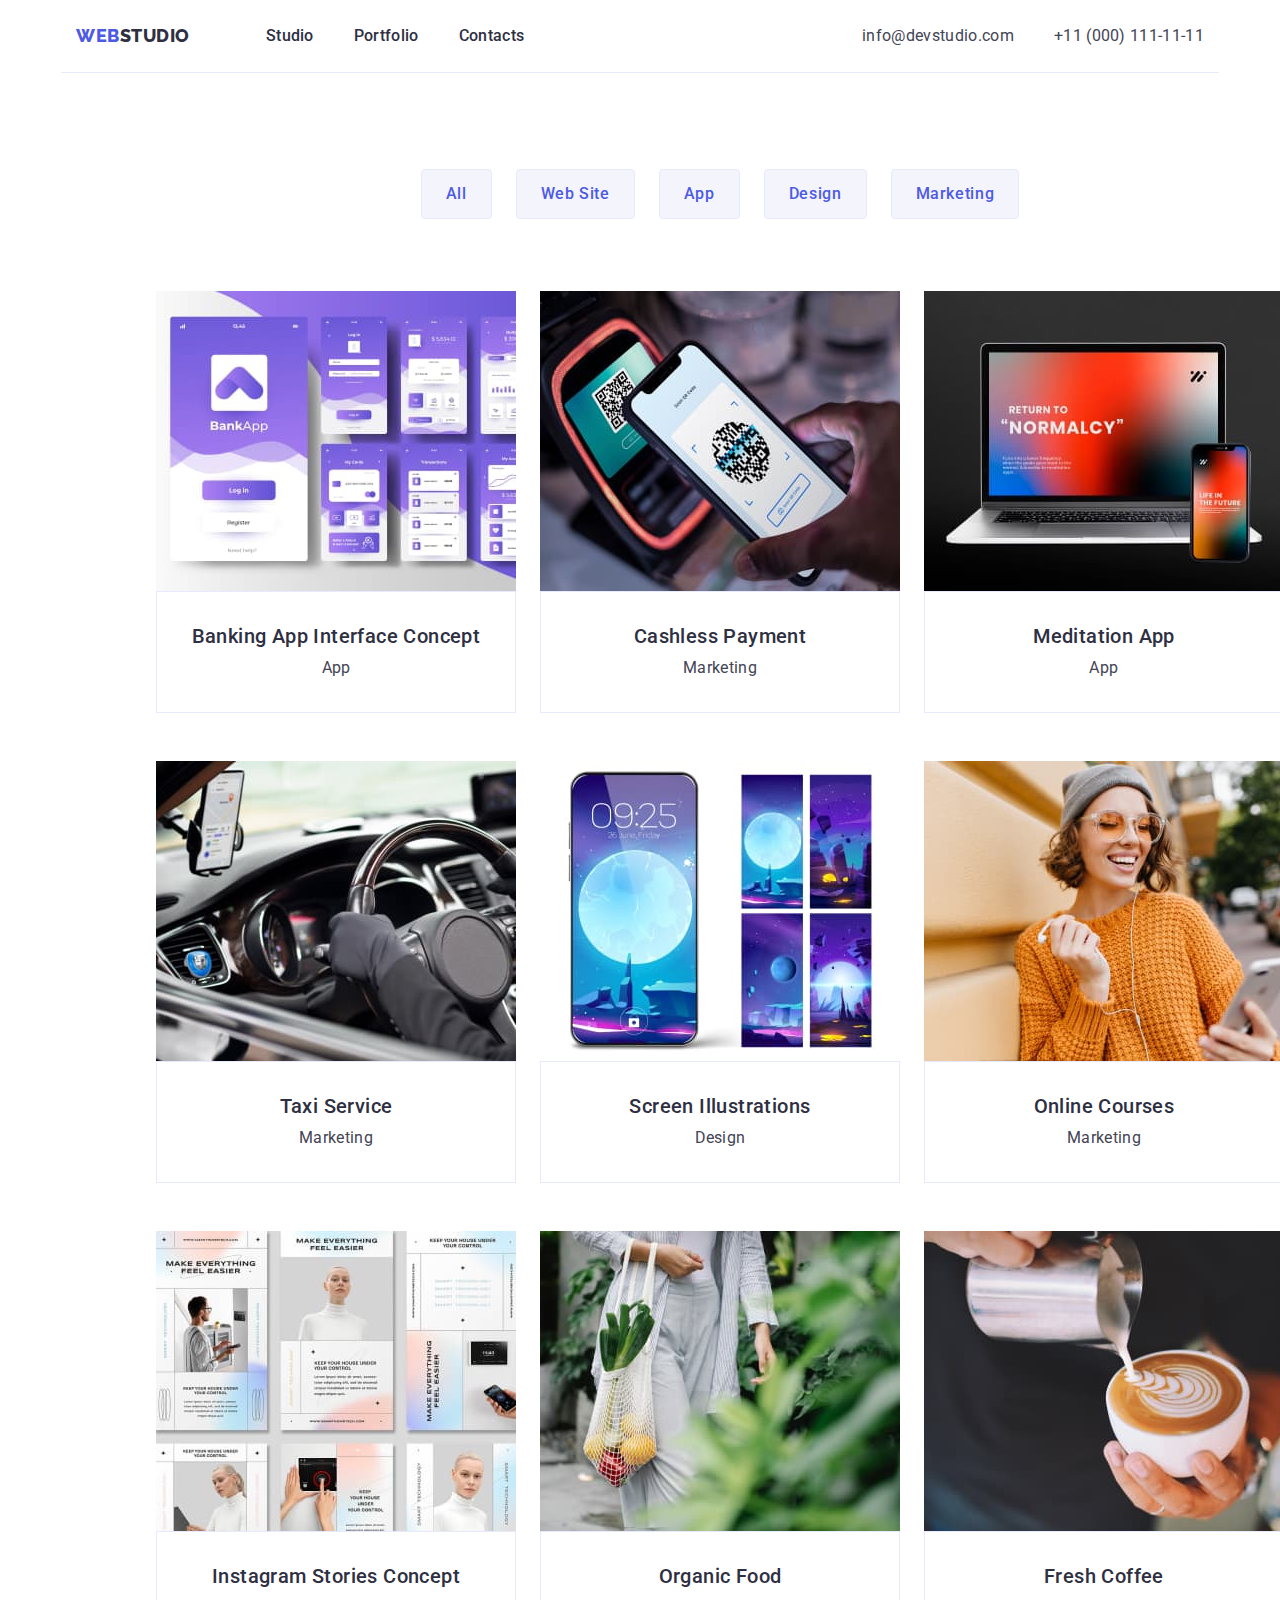
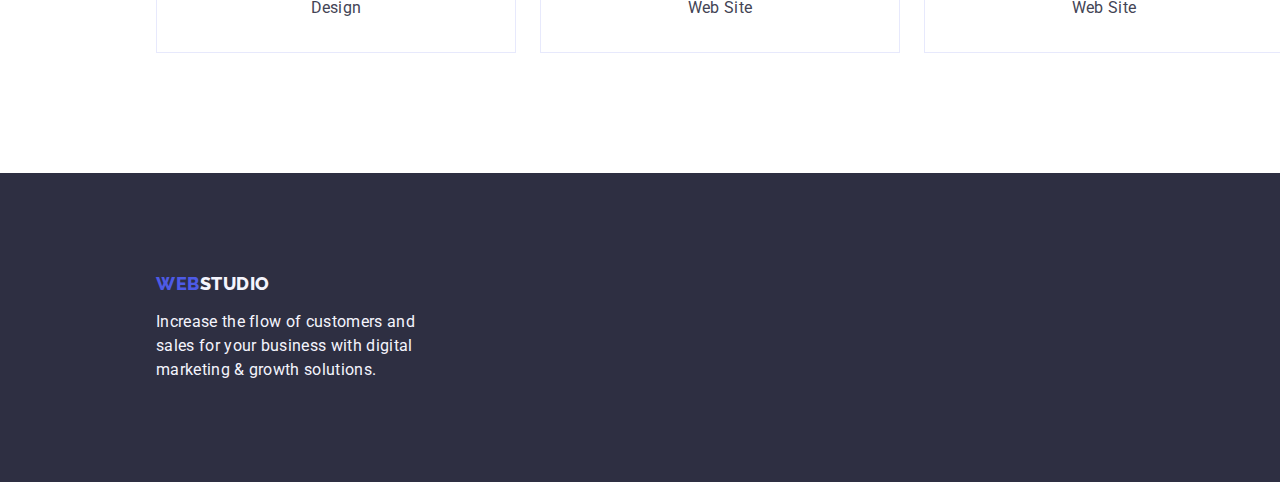
==== commit d929708c: "fix css and added new borded" ====
--- a/portfolio.html
+++ b/portfolio.html
@@ -55,25 +55,31 @@
     </header>
     <!-- main content -->
     <main>
-      <section class="section">
-        <div class="container filter">
-          <h1 hidden>Main Content</h1>
-          <!-- filter  -->
-          <ul class="buttons list">
-            <li><button type="button" class="button-all">All</button></li>
-            <li><button type="button" class="button-all">Web Site</button></li>
-            <li><button type="button" class="button-all">App</button></li>
-            <li><button type="button" class="button-all">Design</button></li>
-            <li>
-              <button type="button" class="button-all bad-button">
-                Marketing
-              </button>
-            </li>
-          </ul>
-        </div>
-        <!-- product gallery -->
-        <div class="container gallery">
-          <ul class="list">
+      <section class="section partfolio">
+        <div class="container">
+          <div class="filter">
+            <h1 hidden>Main Content</h1>
+            <!-- filter  -->
+            <ul class="buttons list">
+              <li class="item">
+                <button type="button" class="button-all">All</button>
+              </li>
+              <li class="item">
+                <button type="button" class="button-all">Web Site</button>
+              </li>
+              <li class="item">
+                <button type="button" class="button-all">App</button>
+              </li>
+              <li class="item">
+                <button type="button" class="button-all">Design</button>
+              </li>
+              <li class="item">
+                <button type="button" class="button-all">Marketing</button>
+              </li>
+            </ul>
+          </div>
+          <!-- product gallery -->
+          <ul class="gallery list">
             <li class="item">
               <a href="" class="link">
                 <img
@@ -82,8 +88,10 @@
                   alt="Banking App Interface Concept"
                   width="360"
                 />
-                <h2 class="section-hh">Banking App Interface Concept</h2>
-                <p class="section-p">App</p>
+                <div class="info">
+                  <h2 class="section-hh">Banking App Interface Concept</h2>
+                  <p class="section-p">App</p>
+                </div>
               </a>
             </li>
             <li class="item">
@@ -94,8 +102,10 @@
                   alt="Cashless Payment"
                   width="360"
                 />
-                <h2 class="section-hh">Cashless Payment</h2>
-                <p class="section-p">Marketing</p>
+                <div class="info">
+                  <h2 class="section-hh">Cashless Payment</h2>
+                  <p class="section-p">Marketing</p>
+                </div>
               </a>
             </li>
             <li class="item">
@@ -106,8 +116,10 @@
                   alt="Meditation App"
                   width="360"
                 />
-                <h2 class="section-hh">Meditation App</h2>
-                <p class="section-p">App</p>
+                <div class="info">
+                  <h2 class="section-hh">Meditation App</h2>
+                  <p class="section-p">App</p>
+                </div>
               </a>
             </li>
             <li class="item">
@@ -118,8 +130,10 @@
                   alt="Taxi Service"
                   width="360"
                 />
-                <h2 class="section-hh">Taxi Service</h2>
-                <p class="section-p">Marketing</p>
+                <div class="info">
+                  <h2 class="section-hh">Taxi Service</h2>
+                  <p class="section-p">Marketing</p>
+                </div>
               </a>
             </li>
             <li class="item">
@@ -130,8 +144,10 @@
                   alt="Screen Illustrations"
                   width="360"
                 />
-                <h2 class="section-hh">Screen Illustrations</h2>
-                <p class="section-p">Design</p>
+                <div class="info">
+                  <h2 class="section-hh">Screen Illustrations</h2>
+                  <p class="section-p">Design</p>
+                </div>
               </a>
             </li>
             <li class="item">
@@ -142,8 +158,10 @@
                   alt="Online Courses"
                   width="360"
                 />
-                <h2 class="section-hh">Online Courses</h2>
-                <p class="section-p">Marketing</p>
+                <div class="info">
+                  <h2 class="section-hh">Online Courses</h2>
+                  <p class="section-p">Marketing</p>
+                </div>
               </a>
             </li>
             <li class="item">
@@ -154,8 +172,10 @@
                   alt="Instagram Stories Concept"
                   width="360"
                 />
-                <h2 class="section-hh">Instagram Stories Concept</h2>
-                <p class="section-p">Design</p>
+                <div class="info">
+                  <h2 class="section-hh">Instagram Stories Concept</h2>
+                  <p class="section-p">Design</p>
+                </div>
               </a>
             </li>
             <li class="item">
@@ -166,8 +186,10 @@
                   alt="Organic Food"
                   width="360"
                 />
-                <h2 class="section-hh">Organic Food</h2>
-                <p class="section-p">Web Site</p>
+                <div class="info">
+                  <h2 class="section-hh">Organic Food</h2>
+                  <p class="section-p">Web Site</p>
+                </div>
               </a>
             </li>
             <li class="item">
@@ -178,8 +200,10 @@
                   alt="Fresh Coffee"
                   width="360"
                 />
-                <h2 class="section-hh">Fresh Coffee</h2>
-                <p class="section-p">Web Site</p>
+                <div class="info">
+                  <h2 class="section-hh">Fresh Coffee</h2>
+                  <p class="section-p">Web Site</p>
+                </div>
               </a>
             </li>
           </ul>
--- a/css/styles.css
+++ b/css/styles.css
@@ -92,6 +92,10 @@
 .header .container {
   display: flex;
   justify-content: space-between;
+  border-bottom: 1px solid #e7e9fc;
+  width: 1158px;
+  padding-left: 15px;
+  padding-right: 15px;
 }
 
 /* Logo */
@@ -101,8 +105,9 @@
 }
 
 .logo-studio {
+  margin-right: 76px;
+
   color: var(--logo-first-word-color);
-
   font-family: 'Raleway', sans-serif;
   font-weight: 800;
   font-size: 18px;
@@ -118,17 +123,16 @@
 /* NAV */
 .navigation {
   display: flex;
-  padding: 0;
   align-items: center;
+  padding-top: 24px;
+  padding-bottom: 24px;
 }
 
 .navigation .list {
   display: flex;
-  margin-left: 76px;
   padding-left: 0;
   padding-right: 0;
-  padding-top: 8px;
-  padding-bottom: 8px;
+  margin: 0;
 }
 
 .navigation .list-item {
@@ -142,6 +146,7 @@
 .navigation .link {
   list-style: none;
   text-decoration: none;
+  padding: 0;
 }
 
 .nav-link {
@@ -166,6 +171,8 @@
 
 .address .list {
   display: flex;
+  align-items: center;
+  margin: 0;
   padding-left: 0;
   padding-right: 0;
   padding-top: 8px;
@@ -200,6 +207,8 @@
 
 .hero .container {
   background-color: var(--hero-background-color);
+  padding-top: 188px;
+  padding-bottom: 188px;
 }
 
 .hero {
@@ -208,12 +217,11 @@
 }
 
 .hero-main-h {
-  width: 496px;
+  max-width: 496px;
   margin-left: auto;
   margin-right: auto;
   margin-top: 0px;
   margin-bottom: 48px;
-  padding-top: 188px;
 
   color: var(--hero-word-main-h-color);
   font-weight: 700;
@@ -223,11 +231,13 @@
 }
 
 .hero-button {
-  display: inline-block;
+  display: block;
+  margin-left: auto;
+  margin-right: auto;
+  min-width: 169px;
   padding: 16px 32px;
   border: 0px;
-  border-radius: 3px;
-  margin-bottom: 188px;
+  border-radius: 4px;
 
   color: var(--hero-button-text-color);
   background-color: var(--hero-button-background-color);
@@ -343,10 +353,13 @@
 }
 /* our team section 4 */
 
+.our-team {
+}
+
 .our-team .container {
-  background-color: var(--light-mode-background-color);
   padding-top: 120px;
   padding-bottom: 120px;
+  background-color: var(--light-mode-background-color);
 }
 
 .our-team .section-title {
@@ -361,8 +374,16 @@
   margin: 0;
 }
 
+.our-team .info {
+  padding-top: 32px;
+  padding-bottom: 32px;
+  padding-left: 16px;
+  padding-right: 16px;
+}
+
 .our-team .team {
   margin-right: 24px;
+  border-radius: 0px 0px 4px 4px;
 }
 
 .our-team .team:last-child {
@@ -370,7 +391,6 @@
 }
 
 .our-team .section-title-hhh {
-  padding-top: 32px;
   margin-top: 0;
   margin-bottom: 8px;
   text-align: center;
@@ -379,7 +399,6 @@
 .our-team .section-p {
   margin-top: 0;
   margin-bottom: 0;
-  padding-bottom: 32px;
   text-align: center;
 }
 
@@ -391,24 +410,26 @@
 
 .footer .container {
   background-color: var(--hero-background-color);
+  padding-top: 100px;
+  padding-bottom: 100px;
 }
 
 .footer-logo {
-  padding-top: 100px;
-  margin-bottom: 16px;
 }
 
 .footer-text {
   color: var(--footer-paragraph-text-color);
   width: 264px;
   margin-top: 0px;
-  padding-bottom: 100px;
   font-size: 16px;
   line-height: 1.5;
   margin-bottom: 0;
 }
 
 .logo-studio-footer {
+  display: inline-block;
+  margin-bottom: 16px;
+
   color: var(--logo-first-word-color);
   font-family: 'Raleway', sans-serif;
   font-weight: 800;
@@ -426,28 +447,35 @@
 /* portfolio.html */
 /* buttons */
 
+.partfolio .container {
+  padding-top: 96px;
+  padding-bottom: 120px;
+}
+
+.section .filter {
+}
+
 .filter .buttons {
-  margin: 0;
-}
-
-.button-all {
+  margin-top: 0;
+  margin-bottom: 72px;
+}
+
+.buttons {
+  padding-left: 0;
+  display: flex;
+  justify-content: center;
+}
+
+.buttons .item {
   margin-right: 24px;
 }
 
-.buttons .bad-button {
+.buttons .item:last-child {
   margin-right: 0;
-}
-
-.buttons {
-  padding-top: 96px;
-  padding-left: 0;
-  display: flex;
-  justify-content: center;
 }
 
 .buttons .button-all {
   padding: 12px 24px;
-
   border: 1px solid #e7e9fc;
   border-radius: 4px;
 
@@ -466,25 +494,34 @@
 .buttons .button-all:focus {
   color: var(--hero-button-text-color);
   background-color: var(--active-button-background-color);
-  border: 1px solid var(--active-button-background-color);
+  border: 1px solid transparent;
 }
 
 /* GALLERY */
 
-.gallery .list {
-  margin: 0;
+.gallery .info {
+  padding-left: 16px;
+  padding-right: 16px;
+  padding-top: 32px;
+  padding-bottom: 32px;
+  border-top: none;
+  border: 1px solid #e7e9fc;
+}
+
+.gallery {
+  margin: 0;
+  padding: 0;
+  display: flex;
+  flex-wrap: wrap;
+}
+
+.gallery .item {
+  width: calc((100% - 48px) / 3);
+  margin-right: 24px;
+  margin-bottom: 48px;
+
   padding-left: 0;
   padding-right: 0;
-  padding-top: 72px;
-  padding-bottom: 120px;
-  display: flex;
-  flex-wrap: wrap;
-}
-
-.gallery .item {
-  margin-right: 21px;
-  margin-bottom: 48px;
-  border: 1px solid #e7e9fc;
 }
 
 .gallery .item:nth-child(3n) {
@@ -499,13 +536,11 @@
   text-align: center;
   margin-top: 0;
   margin-bottom: 8px;
-  padding-top: 32px;
 }
 
 .gallery .section-p {
   text-align: center;
   margin: 0;
-  padding-bottom: 32px;
 }
 
 .image {
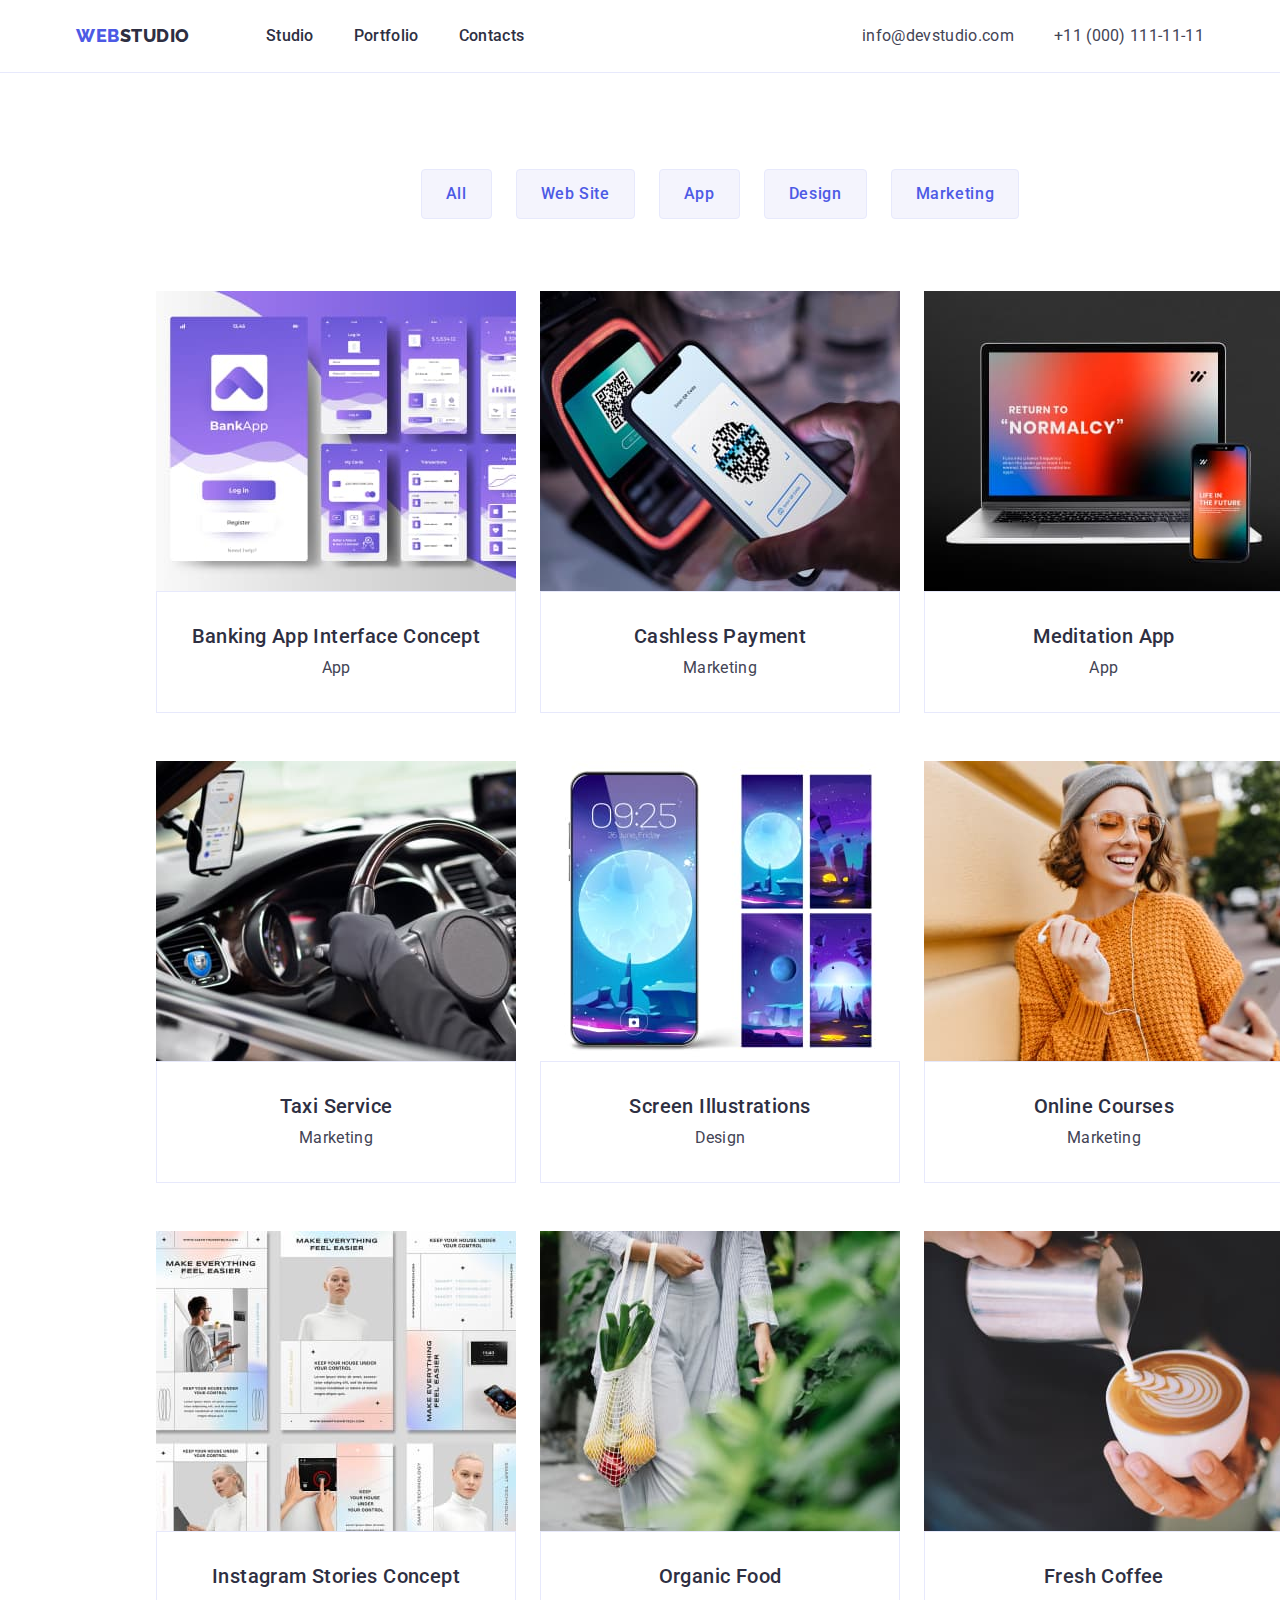
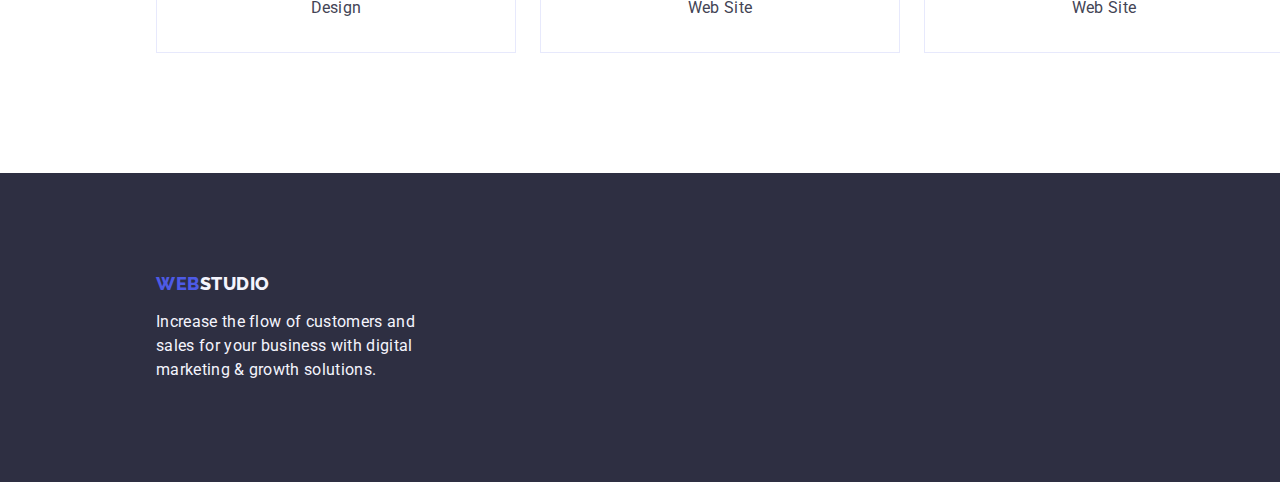
==== commit 82006e7b: "fix" ====
--- a/portfolio.html
+++ b/portfolio.html
@@ -55,29 +55,27 @@
     </header>
     <!-- main content -->
     <main>
-      <section class="section partfolio">
+      <section class="section portfolio">
         <div class="container">
-          <div class="filter">
-            <h1 hidden>Main Content</h1>
-            <!-- filter  -->
-            <ul class="buttons list">
-              <li class="item">
-                <button type="button" class="button-all">All</button>
-              </li>
-              <li class="item">
-                <button type="button" class="button-all">Web Site</button>
-              </li>
-              <li class="item">
-                <button type="button" class="button-all">App</button>
-              </li>
-              <li class="item">
-                <button type="button" class="button-all">Design</button>
-              </li>
-              <li class="item">
-                <button type="button" class="button-all">Marketing</button>
-              </li>
-            </ul>
-          </div>
+          <h1 hidden>Main Content</h1>
+          <!-- filter  -->
+          <ul class="buttons list">
+            <li class="item">
+              <button type="button" class="button-all">All</button>
+            </li>
+            <li class="item">
+              <button type="button" class="button-all">Web Site</button>
+            </li>
+            <li class="item">
+              <button type="button" class="button-all">App</button>
+            </li>
+            <li class="item">
+              <button type="button" class="button-all">Design</button>
+            </li>
+            <li class="item">
+              <button type="button" class="button-all">Marketing</button>
+            </li>
+          </ul>
           <!-- product gallery -->
           <ul class="gallery list">
             <li class="item">
--- a/css/styles.css
+++ b/css/styles.css
@@ -80,6 +80,9 @@
 }
 
 /* POSITIONS ELEMNTS */
+.header {
+  border-bottom: 1px solid #e7e9fc;
+}
 
 .container {
   width: 1440px;
@@ -92,7 +95,6 @@
 .header .container {
   display: flex;
   justify-content: space-between;
-  border-bottom: 1px solid #e7e9fc;
   width: 1158px;
   padding-left: 15px;
   padding-right: 15px;
@@ -124,19 +126,19 @@
 .navigation {
   display: flex;
   align-items: center;
+}
+
+.navigation .list {
+  display: flex;
+  padding-left: 0;
+  padding-right: 0;
+  margin: 0;
+}
+
+.navigation .list-item {
+  margin-right: 40px;
   padding-top: 24px;
   padding-bottom: 24px;
-}
-
-.navigation .list {
-  display: flex;
-  padding-left: 0;
-  padding-right: 0;
-  margin: 0;
-}
-
-.navigation .list-item {
-  margin-right: 40px;
 }
 
 .navigation .list-item:last-child {
@@ -175,8 +177,6 @@
   margin: 0;
   padding-left: 0;
   padding-right: 0;
-  padding-top: 8px;
-  padding-bottom: 8px;
 }
 
 .address .address-item {
@@ -205,15 +205,15 @@
 
 /* hero */
 
+.hero {
+  padding-top: 188px;
+  padding-bottom: 188px;
+  letter-spacing: 0.02em;
+  text-align: center;
+}
+
 .hero .container {
   background-color: var(--hero-background-color);
-  padding-top: 188px;
-  padding-bottom: 188px;
-}
-
-.hero {
-  letter-spacing: 0.02em;
-  text-align: center;
 }
 
 .hero-main-h {
@@ -354,11 +354,12 @@
 /* our team section 4 */
 
 .our-team {
-}
-
-.our-team .container {
   padding-top: 120px;
   padding-bottom: 120px;
+  background-color: var(--light-mode-background-color);
+}
+
+.our-team .container {
   background-color: var(--light-mode-background-color);
 }
 
@@ -408,13 +409,13 @@
 }
 /* footer */
 
-.footer .container {
+.footer {
   background-color: var(--hero-background-color);
   padding-top: 100px;
   padding-bottom: 100px;
 }
 
-.footer-logo {
+.footer .container {
 }
 
 .footer-text {
@@ -447,20 +448,14 @@
 /* portfolio.html */
 /* buttons */
 
-.partfolio .container {
+.portfolio .container {
   padding-top: 96px;
   padding-bottom: 120px;
 }
 
-.section .filter {
-}
-
-.filter .buttons {
+.buttons {
   margin-top: 0;
   margin-bottom: 72px;
-}
-
-.buttons {
   padding-left: 0;
   display: flex;
   justify-content: center;
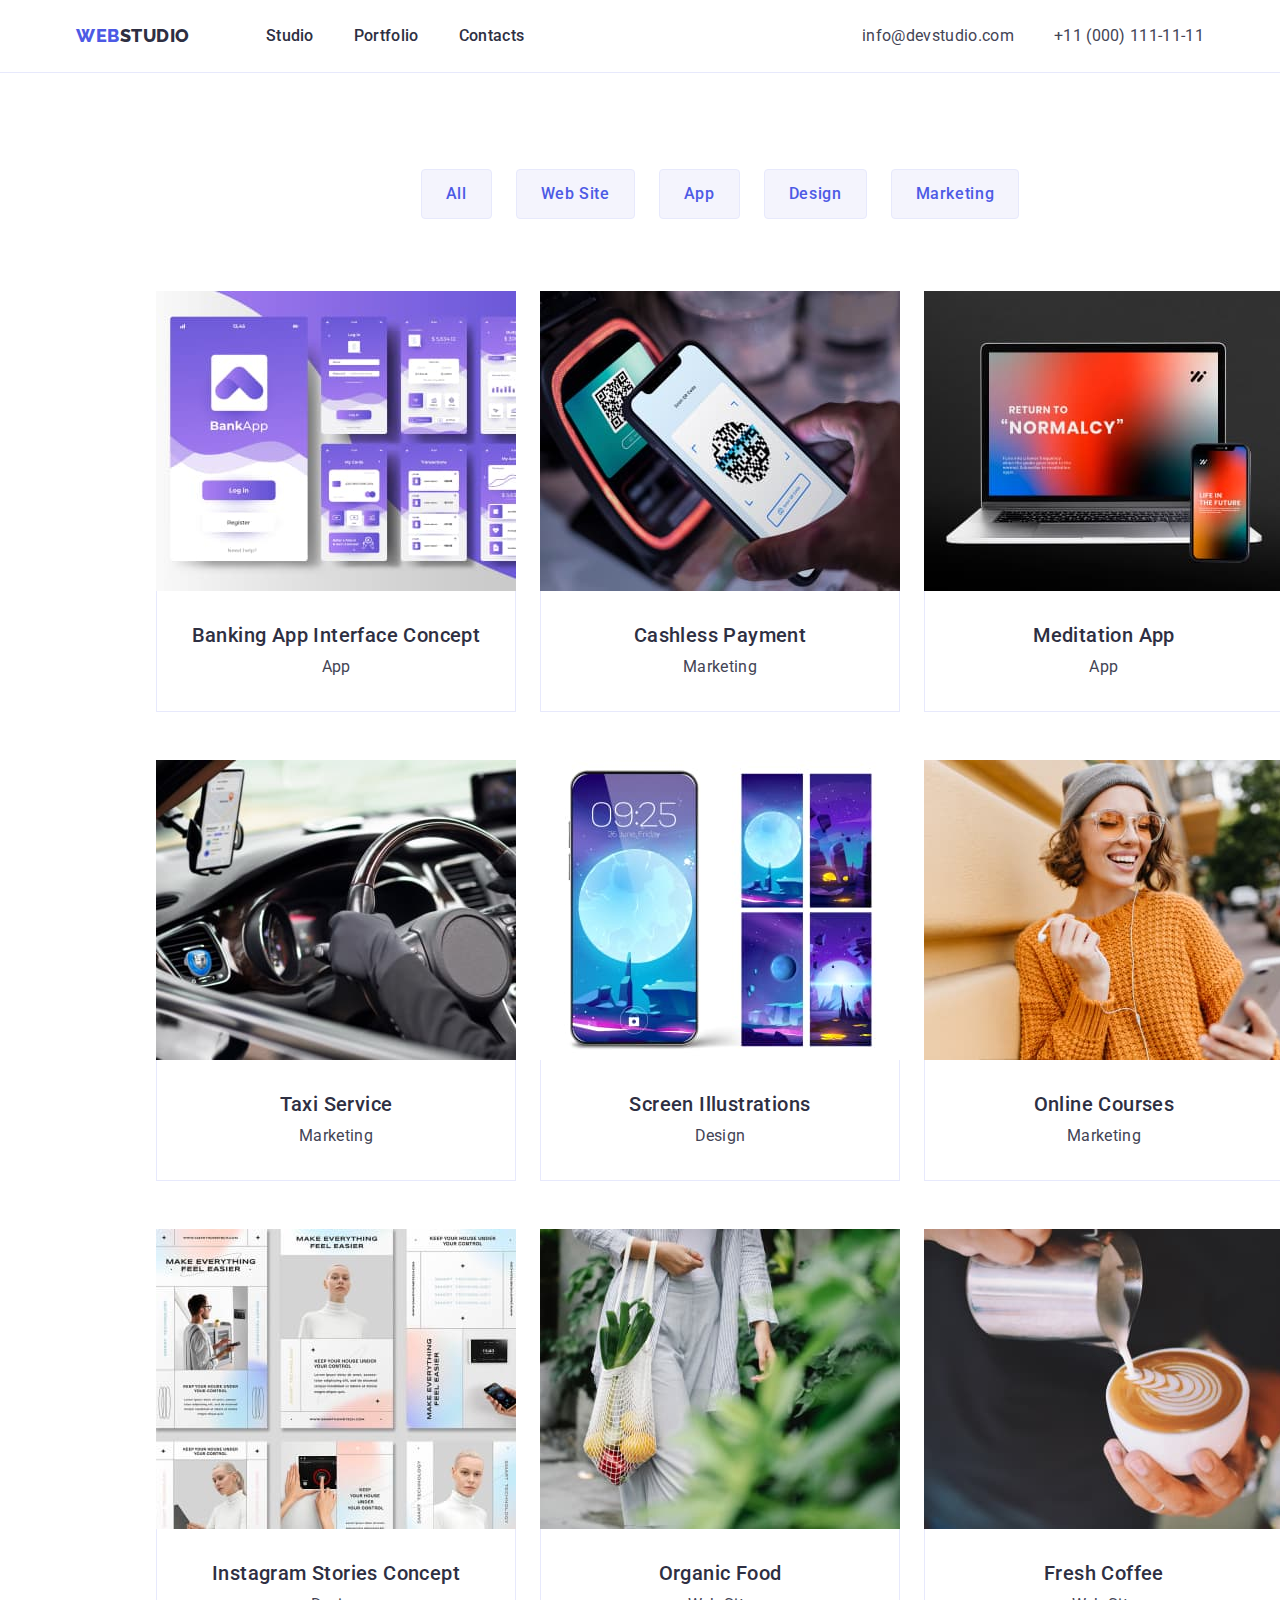
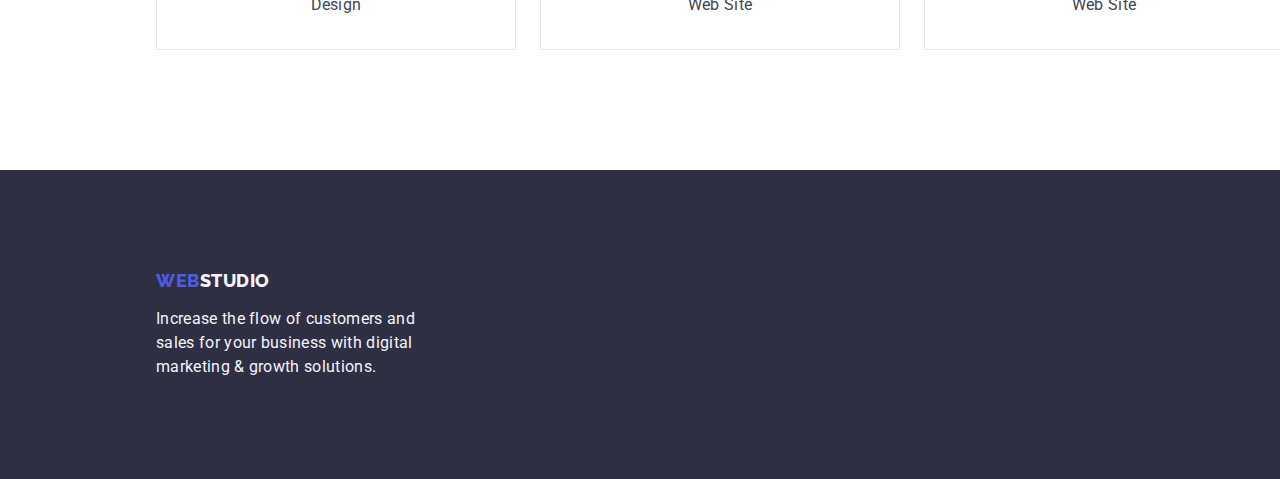
==== commit 9cdde8be: "micro fix" ====
--- a/portfolio.html
+++ b/portfolio.html
@@ -211,11 +211,9 @@
     <!-- footer -->
     <footer class="footer">
       <div class="container">
-        <div class="footer-logo">
-          <a class="logo-studio-footer link" href="./index.html"
-            >Web<span class="logo-web">Studio</span>
-          </a>
-        </div>
+        <a class="logo-studio-footer link" href="./index.html"
+          >Web<span class="logo-web">Studio</span>
+        </a>
         <p class="footer-text">
           Increase the flow of customers and sales for your business with
           digital marketing & growth solutions.
--- a/css/styles.css
+++ b/css/styles.css
@@ -136,9 +136,9 @@
 }
 
 .navigation .list-item {
-  margin-right: 40px;
   padding-top: 24px;
   padding-bottom: 24px;
+  margin-right: 40px;
 }
 
 .navigation .list-item:last-child {
@@ -448,7 +448,7 @@
 /* portfolio.html */
 /* buttons */
 
-.portfolio .container {
+.portfolio {
   padding-top: 96px;
   padding-bottom: 120px;
 }
@@ -499,8 +499,8 @@
   padding-right: 16px;
   padding-top: 32px;
   padding-bottom: 32px;
+  border: 1px solid #e7e9fc;
   border-top: none;
-  border: 1px solid #e7e9fc;
 }
 
 .gallery {
